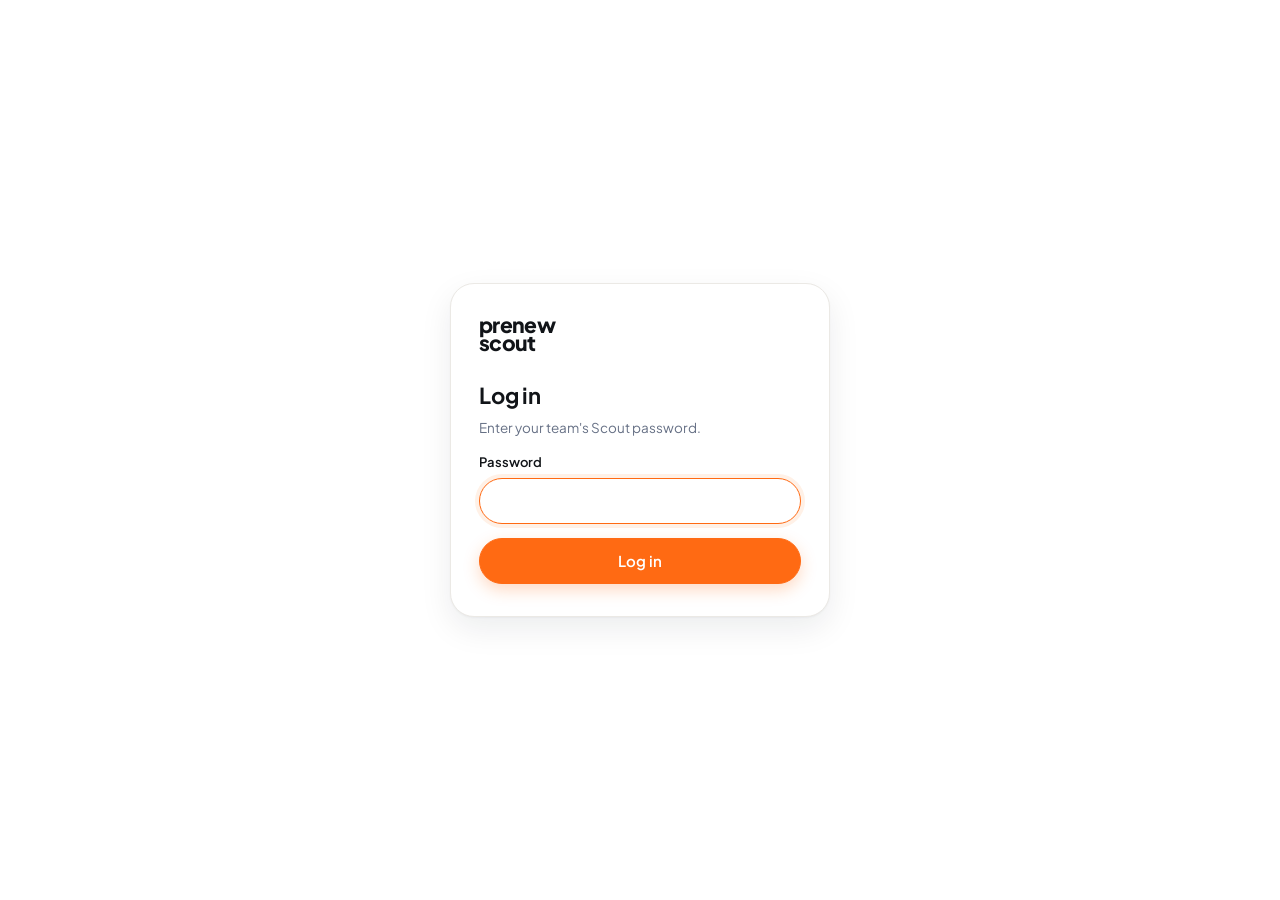
==== static/login.html @ 6c07472b "Log in with a team password; saved keys only go to their own address - SCOUT_PASSWORD in .env puts a" ====
<!doctype html>
<html lang="en" data-ui="modern">
<head>
  <meta charset="utf-8">
  <meta name="viewport" content="width=device-width, initial-scale=1">
  <title>Scout · Log in</title>
  <link rel="preconnect" href="https://fonts.googleapis.com">
  <link rel="preconnect" href="https://fonts.gstatic.com" crossorigin>
  <link href="https://fonts.googleapis.com/css2?family=Inter:wght@400;500;600;700;800&family=Plus+Jakarta+Sans:wght@400;500;600;700;800&display=swap" rel="stylesheet">
  <link rel="stylesheet" href="/static/app.css">
</head>
<body class="login-page">
  <form class="login-card" id="login-form">
    <span class="brand-name"><span class="brand-co">prenew </span>scout</span>
    <h1>Log in</h1>
    <p class="hint">Enter your team's Scout password.</p>
    <input type="text" name="username" value="Prenew Scout" autocomplete="username" hidden>
    <label class="login-field">Password
      <input type="password" id="password" name="password" autocomplete="current-password" required autofocus>
    </label>
    <button class="btn primary" type="submit" id="login-btn">Log in</button>
    <p class="login-error" id="login-error" role="alert" hidden></p>
  </form>
  <script>
    const form = document.getElementById("login-form");
    const error = document.getElementById("login-error");
    const button = document.getElementById("login-btn");
    form.addEventListener("submit", async (e) => {
      e.preventDefault();
      button.disabled = true;
      error.hidden = true;
      try {
        const r = await fetch("/api/login", {
          method: "POST",
          headers: { "Content-Type": "application/json" },
          body: JSON.stringify({ password: document.getElementById("password").value }),
        });
        if (r.ok) return location.replace("/");
        let message = "Wrong password";
        try { message = (await r.json()).detail || message; } catch { /* not JSON */ }
        error.textContent = message;
      } catch {
        error.textContent = "Can't reach Scout. Check your connection and try again.";
      }
      error.hidden = false;
      button.disabled = false;
      document.getElementById("password").select();
    });
  </script>
</body>
</html>
---- static/app.css ----
:root {
  --bg: #f6f5f1;
  --surface: #ffffff;
  --surface-2: #eeede8;
  --text: #16161a;
  --muted: #6c6c75;
  --line: #e3e1da;
  --accent: #ff4d2e;
  --accent-ink: #ffffff;
  --accent-soft: #fdece8;
  --good: #16a34a;
  --good-bg: #e6f5eb;
  --good-ink: #166534;
  --warn: #b7791f;
  --warn-bg: #fbf1dc;
  --warn-ink: #7c5300;
  --bad: #dc2626;
  --low-bg: #efefec;
  --sel: #eef3ff;
  --shadow: 0 1px 2px rgba(20, 20, 30, .05), 0 10px 28px rgba(20, 20, 30, .10);
  --yt: #ff0033;
  --ig: #d62976;
  --radius: 12px;
  --font-display: "Bangers", "Inter", system-ui, sans-serif;  /* comic/game titles; body text stays plain */
  --pop: 3px 3px 0 var(--text);  /* the comic-book offset shadow */
  --top: 56px;
  --viz-1: #2a78d6;    /* chart data (validated for light and dark surfaces) */
  --viz-muted: #8a8a93;
}

@media (prefers-color-scheme: dark) {
  :root {
    --bg: #111113;
    --surface: #19191c;
    --surface-2: #232327;
    --text: #efeff2;
    --muted: #a0a0aa;
    --line: #2e2e34;
    --accent-soft: #3a1d17;
    --good-bg: #16301f;
    --good-ink: #86efac;
    --warn-bg: #3a2c10;
    --warn-ink: #fcd34d;
    --low-bg: #2a2a2f;
    --sel: #1d2437;
    --shadow: 0 1px 2px rgba(0, 0, 0, .3), 0 10px 28px rgba(0, 0, 0, .45);
    --viz-1: #3987e5;
  }
}

* { box-sizing: border-box; }
html, body { margin: 0; }
body {
  font-family: "Inter", "Segoe UI", system-ui, -apple-system, sans-serif;
  background: var(--bg);
  color: var(--text);
  font-size: 14.5px;
  line-height: 1.5;
  -webkit-font-smoothing: antialiased;
}
button, input, select, textarea { font: inherit; color: inherit; }
a { color: inherit; }
[hidden] { display: none !important; }
.ico { width: 16px; height: 16px; flex: none; }
.muted { color: var(--muted); }
.small { font-size: 12.5px; }
.spacer { flex: 1; }
kbd {
  font-family: inherit; font-size: 11px; color: var(--muted); border: 1px solid var(--line); border-bottom-width: 2px;
  border-radius: 5px; padding: 0 5px; background: var(--surface);
}

/* ---------- Top bar ---------- */
.topbar { position: sticky; top: 0; z-index: 20; background: var(--surface); border-bottom: 1px solid var(--line); }
.topbar-inner { max-width: 1440px; margin: 0 auto; height: var(--top); display: flex; align-items: center; gap: 24px; padding: 0 24px; }
.brand { display: flex; align-items: center; gap: 10px; text-decoration: none; }
.brand-mark {
  width: 32px; height: 32px; border-radius: 9px; display: grid; place-items: center;
  background: var(--accent); color: #fff; font-family: var(--font-display); font-size: 22px;
  transform: rotate(-6deg); box-shadow: 2px 2px 0 var(--text); transition: transform .2s;
}
.brand:hover .brand-mark { transform: rotate(8deg) scale(1.08); }
.brand-name { font-family: var(--font-display); font-size: 27px; letter-spacing: 1.5px; line-height: 1; text-transform: uppercase; }
.brand-co { display: none; }  /* "prenew" shows only in the modern look */
.tabs { display: flex; gap: 2px; }
.tab {
  border: 0; background: none; padding: 7px 12px; border-radius: 8px; cursor: pointer;
  font-weight: 600; color: var(--muted); display: flex; align-items: center; gap: 6px;
}
.tab:hover, .tab.on { color: var(--text); background: var(--surface-2); }
.count {
  min-width: 18px; height: 18px; padding: 0 5px; border-radius: 9px; font-size: 11px; font-weight: 700;
  display: inline-grid; place-items: center; background: var(--text); color: var(--bg);
}
.company-menu { margin-left: auto; position: relative; }
.company-btn {
  display: flex; align-items: center; gap: 6px; border: 1px solid var(--line); background: var(--surface);
  padding: 6px 10px 6px 12px; border-radius: 8px; cursor: pointer; font-weight: 600;
}
.company-btn:hover { border-color: var(--muted); }
.menu {
  position: absolute; right: 0; top: calc(100% + 6px); min-width: 240px; padding: 5px; z-index: 50;
  background: var(--surface); border: 1px solid var(--line); border-radius: 10px; box-shadow: var(--shadow);
}
.menu button {
  width: 100%; text-align: left; border: 0; background: none; padding: 8px 10px; border-radius: 7px;
  cursor: pointer; display: flex; align-items: center; gap: 8px;
}
.menu button:hover { background: var(--surface-2); }
.menu .sep { height: 1px; background: var(--line); margin: 5px 4px; }
.menu .check-mark { margin-left: auto; color: var(--accent); font-weight: 700; }

.icon-btn {
  width: 34px; height: 34px; border-radius: 8px; border: 1px solid var(--line); background: var(--surface);
  display: grid; place-items: center; cursor: pointer; color: var(--muted); flex: none;
}
.icon-btn:hover:not(:disabled) { color: var(--text); border-color: var(--muted); }
.icon-btn:disabled { opacity: .35; cursor: default; }
.icon-btn.small { width: 28px; height: 28px; border-radius: 7px; }

.setup-warning {
  max-width: 1392px; margin: 14px auto 0; padding: 8px 10px 8px 14px; border-radius: 10px;
  background: var(--accent-soft); border: 1px solid var(--accent); font-size: 13.5px;
  width: calc(100% - 48px); display: flex; align-items: center; justify-content: space-between; gap: 12px;
}

/* ---------- Buttons, chips, inputs ---------- */
.btn {
  display: inline-flex; align-items: center; justify-content: center; gap: 6px; cursor: pointer;
  border: 1px solid var(--line); background: var(--surface); padding: 8px 14px; border-radius: 8px;
  font-weight: 600; text-decoration: none; white-space: nowrap; font-size: 13.5px;
}
.btn:hover:not(:disabled) { border-color: var(--muted); }
.btn:disabled { opacity: .55; cursor: not-allowed; }
.btn.primary {
  background: var(--accent); border-color: var(--text); color: var(--accent-ink); box-shadow: var(--pop);
  transition: transform .08s, box-shadow .08s;
}
.btn.primary:hover:not(:disabled) { transform: translate(-1px, -1px); box-shadow: 4px 4px 0 var(--text); }
.btn.primary:active:not(:disabled) { transform: translate(2px, 2px); box-shadow: 1px 1px 0 var(--text); }
.btn.dark { background: var(--text); border-color: var(--text); color: var(--bg); }
.btn.accent { border-color: var(--accent); color: var(--accent); }
.btn.accent .ico { color: var(--accent); }
.btn.link { border: 0; background: none; padding: 4px 2px; color: var(--muted); text-decoration: underline; font-weight: 500; }
.btn.link:hover { color: var(--text); }
.btn.small { padding: 5px 10px; font-size: 12.5px; border-radius: 7px; }
.btn.danger { color: var(--bad); }

.chips { display: flex; flex-wrap: wrap; gap: 6px; }
.chip {
  display: inline-flex; align-items: center; gap: 5px; border: 1px solid var(--line); background: var(--surface);
  height: 28px; padding: 0 11px; border-radius: 999px; cursor: pointer; font-size: 13px; font-weight: 500; white-space: nowrap;
}
.chip:hover { border-color: var(--muted); }
.chip.on { background: var(--text); color: var(--bg); border-color: var(--text); }
.chip:disabled { opacity: .45; cursor: not-allowed; }
.chip.ghost { border-style: dashed; color: var(--muted); background: none; }
.chip.ghost:hover { color: var(--text); border-color: var(--text); }
.chip .x-mark { opacity: .6; font-size: 14px; line-height: 1; }
.small-chip { height: 26px; padding: 0 10px; font-size: 12.5px; }
.chip-select {
  height: 28px; border: 1px dashed var(--line); border-radius: 999px; padding: 0 10px; background: none; color: var(--muted);
  font-size: 13px; cursor: pointer;
}
.chip-select:hover { color: var(--text); border-color: var(--text); }
#market-add { max-width: 140px; }
select { border: 1px solid var(--line); background: var(--surface); border-radius: 8px; padding: 6px 8px; cursor: pointer; }
/* The open list of a dropdown. Chrome paints it with the select's own colours, so a see-through select (the
   dashed "+ All markets" picker) showed light grey names on a white list in dark mode. */
select option { background-color: var(--surface); color: var(--text); }
input[type=range] { accent-color: var(--accent); width: 100%; }
.check { display: flex; align-items: center; gap: 7px; font-size: 13.5px; cursor: pointer; }
.check input { width: 15px; height: 15px; accent-color: var(--accent); }
.hint { font-size: 12.5px; color: var(--muted); display: flex; align-items: center; gap: 6px; margin: 0; }

.seg { display: inline-flex; border: 1px solid var(--line); border-radius: 8px; overflow: hidden; background: var(--surface); }
.seg button {
  border: 0; background: none; padding: 0 11px; height: 28px; cursor: pointer; font-size: 13px; font-weight: 500;
  display: inline-flex; align-items: center; gap: 5px; color: var(--muted);
}
.seg button + button { border-left: 1px solid var(--line); }
.seg button:hover { color: var(--text); }
.seg button.on { background: var(--text); color: var(--bg); }
.seg button .ico { width: 14px; height: 14px; }
.seg.small button { height: 26px; font-size: 12.5px; }

/* ---------- Page ---------- */
.page { max-width: 1440px; margin: 0 auto; padding: 20px 24px 60px; transition: margin .15s; }

.searchbox { display: flex; flex-direction: column; gap: 10px; }
.search-row { display: flex; gap: 10px; align-items: stretch; }
.search-wrap { flex: 1; position: relative; min-width: 0; }
.search {
  display: flex; align-items: center; gap: 10px; padding: 0 14px; height: 44px;
  background: var(--surface); border: 1px solid var(--line); border-radius: 10px;
  transition: border-color .15s, box-shadow .15s;
}
.search:focus-within { border-color: var(--text); box-shadow: 0 0 0 3px var(--surface-2); }
.search .ico { color: var(--muted); }
.search input { flex: 1; border: 0; outline: 0; background: none; font-size: 15px; min-width: 0; }
.search-row > .btn { height: 44px; padding: 0 20px; font-family: var(--font-display); font-size: 20px; font-weight: 400; letter-spacing: 1px; }
.understood { margin: -2px 0 0; font-size: 13px; display: flex; flex-wrap: wrap; align-items: center; gap: 4px 6px; }
.understood .dot-sep { color: var(--muted); }
.understood .thinking { display: inline-flex; align-items: center; gap: 6px; color: var(--muted); }

.recent {
  position: absolute; left: 0; right: 0; top: calc(100% + 4px); z-index: 45; padding: 5px;
  background: var(--surface); border: 1px solid var(--line); border-radius: 10px; box-shadow: var(--shadow);
}
.recent-head { font-size: 11.5px; font-weight: 600; color: var(--muted); padding: 4px 8px; text-transform: uppercase; letter-spacing: .04em; }
.recent button {
  width: 100%; border: 0; background: none; text-align: left; padding: 7px 8px; border-radius: 7px; cursor: pointer;
  display: flex; justify-content: space-between; gap: 12px;
}
.recent button:hover { background: var(--surface-2); }
.recent small { color: var(--muted); white-space: nowrap; }

/* Filter bar: one wrapping row */
.filterbar { display: flex; flex-wrap: wrap; align-items: center; gap: 8px 20px; }
.fgroup { display: flex; align-items: center; gap: 7px; min-width: 0; }
.fgroup.push { margin-left: auto; }
.flabel { font-size: 12px; font-weight: 600; color: var(--muted); }
.fbody { display: flex; flex-wrap: wrap; align-items: center; gap: 5px; }
.fgroup.attention .flabel { color: var(--accent); }
.fgroup.attention .fbody { animation: shake .4s; }
@keyframes shake { 25% { transform: translateX(-4px); } 75% { transform: translateX(4px); } }
.fbtn {
  height: 28px; display: inline-flex; align-items: center; gap: 5px; padding: 0 9px 0 11px; border-radius: 8px;
  border: 1px solid var(--line); background: var(--surface); cursor: pointer; font-size: 13px; font-weight: 500;
}
.fbtn:hover { border-color: var(--muted); }
.fbtn.on { border-color: var(--text); }
.fbtn .count { background: var(--accent); color: #fff; }

.pop-anchor { position: relative; display: inline-flex; }
.pop {
  position: absolute; left: 0; top: calc(100% + 6px); z-index: 40; min-width: 320px; padding: 14px;
  background: var(--surface); border: 1px solid var(--line); border-radius: 12px; box-shadow: var(--shadow);
  display: flex; flex-direction: column; gap: 10px;
}
.pop-right { left: auto; right: 0; }
.pop.wide { width: min(720px, calc(100vw - 32px)); display: grid; grid-template-columns: 1fr 1fr; gap: 16px 28px; }
.pop-foot { grid-column: 1 / -1; display: flex; justify-content: flex-end; border-top: 1px solid var(--line); padding-top: 8px; }
.pop-input {
  border: 1px solid var(--line); background: var(--bg); border-radius: 8px; padding: 7px 10px; outline: none; width: 100%;
}
.pop-input:focus { border-color: var(--text); }
#tag-pop { width: 360px; }
.adv-group { display: flex; flex-direction: column; gap: 12px; min-width: 0; }
.adv-group h5 { margin: 0; font-size: 13px; }
.adv-row { display: grid; grid-template-columns: 1fr 1fr; gap: 10px; }
.adv-field { display: flex; flex-direction: column; gap: 6px; min-width: 0; }
.adv-field select { width: 100%; }
.adv-group > .check { align-items: flex-start; }
.adv-group > .check input { margin-top: 2px; }
.adv-label { font-size: 12px; font-weight: 600; color: var(--muted); }
.adv-label b { color: var(--text); }
.toggles { display: grid; grid-template-columns: 1fr 1fr; gap: 6px; }

/* Size slider (log-ish stops from 0 to 5M+) */
.range { position: relative; height: 26px; }
.range-track {
  position: absolute; left: 9px; right: 9px; top: 50%; height: 4px; transform: translateY(-50%);
  background: var(--surface-2); border-radius: 2px;
}
.range-track i { position: absolute; top: 0; bottom: 0; background: var(--accent); border-radius: 2px; }
.range input[type=range] {
  position: absolute; inset: 0; width: 100%; height: 26px; margin: 0; background: none;
  pointer-events: none; -webkit-appearance: none; appearance: none;
}
.range input[type=range]::-webkit-slider-runnable-track { background: none; height: 26px; }
.range input[type=range]::-webkit-slider-thumb {
  pointer-events: auto; -webkit-appearance: none; appearance: none; width: 18px; height: 18px; margin-top: 4px;
  border-radius: 50%; background: var(--surface); border: 2px solid var(--text); cursor: grab;
}
.range input[type=range]::-moz-range-thumb {
  pointer-events: auto; width: 14px; height: 14px; border-radius: 50%; background: var(--surface);
  border: 2px solid var(--text); cursor: grab;
}
.range-scale { position: relative; height: 14px; margin: 0 9px; font-size: 11px; color: var(--muted); }
.range-scale span { position: absolute; transform: translateX(-50%); }
.range-scale span:nth-child(1) { left: 0; }
.range-scale span:nth-child(2) { left: 33.33%; }
.range-scale span:nth-child(3) { left: 58.33%; }
.range-scale span:nth-child(4) { left: 83.33%; }
.range-scale span:nth-child(5) { left: 100%; }

/* ---------- Search progress ---------- */
.job {
  margin-top: 16px; padding: 14px 16px; border-radius: 14px; background: var(--surface);
  border: 1.5px solid var(--text); box-shadow: 4px 4px 0 var(--text);
}
.job-top { display: flex; align-items: center; gap: 10px; flex-wrap: wrap; }
.job-top strong { font-size: 13.5px; }
.job-top .muted { font-size: 13px; }
.jdot { width: 8px; height: 8px; border-radius: 50%; background: var(--muted); }
.jdot.done { background: var(--good); }
.jdot.error { background: var(--bad); }
.bar { height: 4px; background: var(--surface-2); border-radius: 2px; overflow: hidden; margin: 10px 0 6px; }
.bar i { display: block; height: 100%; background: var(--accent); border-radius: 2px; transition: width .6s ease; }
.job details summary { cursor: pointer; font-size: 12.5px; color: var(--muted); }
.steps { list-style: none; margin: 8px 0 0; padding: 0; display: flex; flex-direction: column; gap: 4px; font-size: 12.5px; }
.steps li { display: flex; align-items: center; gap: 6px; color: var(--muted); }
.steps li em { font-style: normal; opacity: .85; }
.steps .dot { width: 7px; height: 7px; border-radius: 50%; background: var(--line); flex: none; }
.steps .running { color: var(--text); }
.steps .running .dot { background: var(--accent); animation: pulse 1s infinite; }
.steps .done .dot { background: var(--good); }
.steps .error .dot { background: var(--bad); }
.steps .error { color: var(--bad); }
.steps .skipped { opacity: .65; }
.err-line { color: var(--bad); margin: 8px 0 0; font-size: 13px; }
.spinner {
  display: inline-block; width: 14px; height: 14px; border-radius: 50%; border: 2px solid var(--surface-2);
  border-top-color: var(--accent); animation: spin .8s linear infinite; flex: none;
}
@keyframes spin { to { transform: rotate(360deg); } }
@keyframes pulse { 50% { opacity: .3; } }

/* ---------- Results ---------- */
.results-head { display: flex; align-items: center; gap: 12px; margin: 18px 0 10px; font-size: 13.5px; color: var(--muted); flex-wrap: wrap; }
.results-head > span:first-child { flex: 1; display: flex; align-items: center; gap: 6px; flex-wrap: wrap; }
.results-head b { color: var(--text); }
.sort { display: flex; align-items: center; gap: 6px; }
.downloads { display: inline-flex; gap: 6px; }

.table-wrap { overflow-x: auto; background: var(--surface); border: 1px solid var(--line); border-radius: var(--radius); }
table { width: 100%; border-collapse: collapse; font-size: 13.5px; }
th {
  text-align: left; font-size: 11.5px; letter-spacing: .02em; color: var(--muted); font-weight: 600;
  padding: 10px 12px; border-bottom: 1px solid var(--line); white-space: nowrap; background: var(--surface);
}
th .ico { width: 14px; height: 14px; vertical-align: -2px; }
td { padding: 10px 12px; border-bottom: 1px solid var(--line); vertical-align: middle; white-space: nowrap; }
tr:last-child td { border-bottom: 0; }
.list tbody tr { cursor: pointer; }
.list tbody tr:hover { background: var(--bg); }
.list tbody tr.sel { background: var(--sel); }
.list tbody tr.open { background: var(--accent-soft); }
.list tbody tr.cur td:first-child { box-shadow: inset 2px 0 0 var(--accent); }
.num { text-align: right; font-variant-numeric: tabular-nums; }
th.num { text-align: right; }
.c-sel { width: 34px; padding-right: 0; }
.c-sel input { width: 15px; height: 15px; accent-color: var(--accent); cursor: pointer; }
.c-who { width: 100%; max-width: 0; }
.c-icon { width: 34px; text-align: center; padding-left: 4px; padding-right: 4px; }
.c-mkt { color: var(--muted); font-size: 13px; }
.trend { font-size: 12px; margin-left: 4px; }
.legend {
  display: flex; flex-wrap: wrap; gap: 4px 18px; margin: -2px 0 10px; font-size: 12.5px; color: var(--muted);
}
.legend b { color: var(--text); font-weight: 600; }
.legend-ring { display: inline-flex; align-items: center; gap: 5px; }
.legend-ring .ring { --rs: 20px; --rw: 4; }
.legend-ring .ring b { display: none; }
.who { display: flex; align-items: center; gap: 10px; min-width: 0; }
.who-text { min-width: 0; flex: 1; }
.who-name { display: flex; align-items: center; gap: 6px; min-width: 0; }
.who-name b { font-weight: 600; overflow: hidden; text-overflow: ellipsis; }
.who-sum { color: var(--muted); font-size: 12.5px; overflow: hidden; text-overflow: ellipsis; margin-top: 1px; }
.av, .initials { width: 36px; height: 36px; border-radius: 50%; object-fit: cover; flex: none; background: var(--surface-2); }
.initials { display: inline-grid; place-items: center; color: #fff; font-weight: 700; font-size: 12px; }
.plat { display: inline-grid; place-items: center; flex: none; }
.plat .ico { width: 14px; height: 14px; }
.plat-youtube { color: var(--yt); }
.plat-instagram { color: var(--ig); }
.mail { color: var(--muted); display: inline-grid; }
.up { color: var(--good); }
.down { color: var(--bad); }

/* Score rings: the circle fills up to the score; green / amber / grey like the scores; dashed track = quick estimate */
.ring { --rs: 34px; --rw: 3.4; position: relative; display: inline-grid; place-items: center; width: var(--rs); height: var(--rs); flex: none; vertical-align: middle; }
.ring-sm { --rs: 42px; --rw: 3.2; }
.ring-lg { --rs: 68px; --rw: 3; }
.ring svg { position: absolute; inset: 0; width: 100%; height: 100%; transform: rotate(-90deg); overflow: visible; }
.ring-track { fill: none; stroke: var(--line); stroke-width: var(--rw); }
.ring-bar { fill: none; stroke: #a1a1aa; stroke-width: var(--rw); stroke-linecap: round; }
.ring-hi .ring-bar { stroke: var(--good); }
.ring-mid .ring-bar { stroke: var(--warn); }
.ring-lo .ring-bar { stroke: #a1a1aa; }
.ring.quick .ring-track { stroke: var(--quick-track, #c9c7c1); stroke-dasharray: 2 2.6; }
.ring.low { opacity: .7; }
.ring b { position: relative; font-weight: 800; font-size: calc(var(--rs) * .34); letter-spacing: -.02em; font-variant-numeric: tabular-nums; line-height: 1; }
.ring-lg b { font-size: 24px; }
.d-scores .ring-bar { animation: ring-in .8s ease-out; }
@keyframes ring-in { from { stroke-dasharray: 0 100; } }
.s-hi { background: var(--good-bg); color: var(--good-ink); }
.s-mid { background: var(--warn-bg); color: var(--warn-ink); }
.s-lo, .s-none { background: var(--low-bg); color: var(--muted); }

.tag {
  display: inline-flex; align-items: center; height: 18px; padding: 0 6px; border-radius: 5px; font-size: 11px;
  font-weight: 600; background: var(--surface-2); color: var(--muted); white-space: nowrap; flex: none;
}
.tag.partner { background: var(--good-bg); color: var(--good-ink); }
.tag.gem { background: #e8efff; color: #1d4ed8; }
.tag.deep { background: var(--text); color: var(--bg); }
@media (prefers-color-scheme: dark) { .tag.gem { background: #1e2a4a; color: #93b4ff; } }

.star { border: 0; background: none; cursor: pointer; color: var(--muted); display: inline-grid; place-items: center; padding: 3px; border-radius: 6px; }
.star:hover { color: var(--text); background: var(--surface-2); }
.star.on { color: var(--accent); }

/* Posters: the creator's image, Fit and Quality on it, a summary on hover */
.posters { display: grid; grid-template-columns: repeat(auto-fill, minmax(178px, 1fr)); gap: 26px 18px; }
.card { cursor: pointer; outline: none; min-width: 0; }
.cover {
  position: relative; aspect-ratio: 3 / 4; border-radius: var(--radius); overflow: hidden; background: var(--surface-2);
  box-shadow: 0 1px 2px rgba(0, 0, 0, .08); transition: transform .18s ease, box-shadow .18s ease;
}
.card:hover .cover, .card:focus-visible .cover, .card.cur .cover { transform: translateY(-4px) rotate(-.6deg); box-shadow: 5px 5px 0 var(--text); }
.card.open .cover { outline: 3px solid var(--accent); outline-offset: 2px; }
.cover img { width: 100%; height: 100%; object-fit: cover; display: block; }
.cover .initials, .d-cover .initials {
  width: 100%; height: 100%; border-radius: 0; font-family: var(--font-display); font-weight: 400; font-size: 56px;
  color: rgba(255, 255, 255, .92); letter-spacing: 2px;
}
.cover .plat, .d-cover .plat {
  position: absolute; top: 8px; left: 8px; width: 28px; height: 28px; border-radius: 8px; z-index: 2;
  display: grid; place-items: center; background: rgba(255, 255, 255, .94); box-shadow: 0 1px 3px rgba(0, 0, 0, .2);
}
.cover .plat .ico, .d-cover .plat .ico { width: 16px; height: 16px; }
.plat-tiktok { color: var(--text); }
.plat-twitch { color: #9146ff; }
.cover .plat-tiktok, .d-cover .plat-tiktok { color: #111; }  /* on the white chips over pictures */
.pills { position: absolute; top: 8px; right: 8px; z-index: 2; display: flex; flex-direction: column; align-items: flex-end; gap: 5px; }
.pill-score {
  display: inline-flex; align-items: center; gap: 6px; padding: 2px 10px 2px 2px; border-radius: 999px; color: #16161a;
  background: #fff; border: 1.5px solid #16161a; box-shadow: 2px 2px 0 #16161a;
}
.pill-score .ring { --rs: 30px; --rw: 3.6; }
.pill-score .ring-track { stroke: #e3e1da; }
.pill-score small { font-size: 9.5px; font-weight: 800; letter-spacing: .06em; text-transform: uppercase; }
.badges { position: absolute; bottom: 9px; right: 8px; z-index: 2; display: flex; gap: 5px; }
.badge {
  height: 26px; min-width: 26px; padding: 0 6px; border-radius: 13px; display: grid; place-items: center; border: 0;
  background: rgba(255, 255, 255, .94); color: #111; font-size: 13px; font-weight: 700; box-shadow: 0 1px 3px rgba(0, 0, 0, .2);
}
.badge.star { cursor: pointer; color: #6c6c75; }
.badge.star:hover { color: var(--accent); transform: scale(1.1); }
.badge.star.on { color: var(--accent); }
.badge .ico { width: 15px; height: 15px; }
.hover {
  position: absolute; inset: 0; z-index: 1; padding: 82px 12px 44px; color: #fff; display: flex; flex-direction: column;
  justify-content: flex-end; gap: 7px; opacity: 0; transition: opacity .18s ease;
  background: linear-gradient(to top, rgba(12, 12, 18, .96) 0%, rgba(12, 12, 18, .88) 55%, rgba(12, 12, 18, .35) 100%);
}
.card:hover .hover, .card:focus-visible .hover { opacity: 1; }
.hover p { margin: 0; font-size: 13px; line-height: 1.4; }
.hover p:first-child { display: -webkit-box; -webkit-line-clamp: 2; -webkit-box-orient: vertical; overflow: hidden; flex: none; }
.hover .games { font-size: 12px; font-weight: 600; opacity: .92; }
.hover .games .up { color: #4ade80; }
.hover .games .down { color: #f87171; }
.hover .more { font-size: 11.5px; font-weight: 700; opacity: .8; }
.meta { padding: 9px 2px 0; }
.meta h3 { margin: 0; font-size: 15px; font-weight: 800; white-space: nowrap; overflow: hidden; text-overflow: ellipsis; }
.meta p { margin: 2px 0 0; font-size: 12.5px; color: var(--muted); white-space: nowrap; overflow: hidden; text-overflow: ellipsis; }

.empty { text-align: center; padding: 48px 20px; background: var(--surface); border: 1px dashed var(--line); border-radius: var(--radius); }
.empty h2 { font-family: var(--font-display); font-weight: 400; font-size: 34px; letter-spacing: 1px; margin: 0 0 8px; }
.empty p { max-width: 520px; margin: 0 auto 16px; color: var(--muted); }

.pager { display: flex; justify-content: center; flex-wrap: wrap; gap: 4px; margin: 20px 0 8px; }
.pager button {
  min-width: 32px; height: 32px; padding: 0 10px; border-radius: 7px; border: 1px solid var(--line);
  background: var(--surface); cursor: pointer; font-weight: 600; font-size: 13px;
}
.pager button:hover:not(:disabled) { border-color: var(--text); }
.pager button.cur { background: var(--text); color: var(--bg); border-color: var(--text); }
.pager button:disabled { opacity: .4; cursor: default; }
.pager .gap { align-self: center; color: var(--muted); padding: 0 4px; }
.kbd-help { text-align: center; color: var(--muted); font-size: 12px; margin: 14px 0 0; }
.kbd-help kbd { margin: 0 1px; }

/* Bulk bar */
.bulkbar {
  position: fixed; left: 50%; bottom: 20px; transform: translateX(-50%); z-index: 35;
  display: flex; align-items: center; gap: 8px; padding: 8px 10px 8px 14px; border-radius: 12px;
  background: var(--surface); border: 1px solid var(--line); box-shadow: var(--shadow); font-size: 13.5px;
}
.bulkbar .menu-pop { top: auto; bottom: calc(100% + 8px); }

.menu-pop {
  position: absolute; top: calc(100% + 6px); left: 0; z-index: 60; min-width: 220px; padding: 5px;
  background: var(--surface); border: 1px solid var(--line); border-radius: 10px; box-shadow: var(--shadow);
  display: flex; flex-direction: column;
}
.menu-pop .menu-head { font-size: 12px; font-weight: 600; padding: 6px 8px; }
.menu-pop button { border: 0; background: none; text-align: left; padding: 7px 8px; border-radius: 7px; cursor: pointer; }
.menu-pop button:hover, .menu-pop button:focus { background: var(--surface-2); outline: none; }

/* ---------- Creator details (centered window) ---------- */
.dlg.dlg-detail { width: min(1040px, calc(100vw - 32px)); padding: 0; border: 2px solid var(--text); box-shadow: 8px 8px 0 var(--text); }
.d-grid { display: grid; grid-template-columns: 250px 1fr; gap: 0; }
.d-aside { position: sticky; top: 0; align-self: start; padding: 22px 0 22px 22px; display: flex; flex-direction: column; gap: 12px; }
.d-cover {
  position: relative; aspect-ratio: 3 / 4; border-radius: 14px; overflow: hidden; background: var(--surface-2);
  border: 2px solid var(--text); box-shadow: 5px 5px 0 var(--text); transform: rotate(-1.2deg);
}
.d-cover img { width: 100%; height: 100%; object-fit: cover; display: block; }
.d-actions { flex-direction: column; align-items: stretch; padding: 6px 0 0; }
.d-actions .btn { justify-content: center; }
.d-main { min-width: 0; }
.d-head {
  position: sticky; top: 0; z-index: 3; display: flex; align-items: flex-start; gap: 14px; padding: 22px 24px 12px;
  background: var(--surface); border-bottom: 1px solid var(--line);
}
.d-title { flex: 1; min-width: 0; }
.d-title h2 { margin: 0; font-family: var(--font-display); font-weight: 400; font-size: 34px; letter-spacing: 1px; line-height: 1.05; }
.d-sub { display: flex; flex-wrap: wrap; align-items: center; gap: 4px 12px; color: var(--muted); font-size: 13.5px; margin-top: 6px; }
.d-sub a { color: var(--text); }
.plat-inline { display: inline-grid; place-items: center; }
.plat-inline .ico { width: 15px; height: 15px; }
.plat-inline.plat-youtube { color: var(--yt); }
.d-badges { display: flex; flex-wrap: wrap; gap: 5px; margin-top: 8px; }
.d-badges:empty { display: none; }
.d-nav { display: flex; gap: 4px; }
.p-actions { position: relative; display: flex; align-items: center; flex-wrap: wrap; gap: 8px; }
.p-actions .menu-pop { top: calc(100% + 4px); }
.d-body { padding: 20px 24px 28px; display: flex; flex-direction: column; gap: 18px; }
.d-lead { margin: 0; font-size: 16px; line-height: 1.5; }
.deep-notes { display: grid; grid-template-columns: 76px 1fr; gap: 6px 12px; margin: -4px 0 0; font-size: 14px; }
.deep-notes dt { color: var(--muted); font-weight: 600; }
.deep-notes dd { margin: 0; }

.d-scores { display: grid; grid-template-columns: 1fr 1fr; gap: 12px; }
.scorecard { display: flex; align-items: center; gap: 14px; padding: 14px 16px; border: 1px solid var(--line); border-radius: 12px; }
.scorecard strong { display: block; font-family: var(--font-display); font-weight: 400; font-size: 22px; letter-spacing: .6px; line-height: 1.1; }
.scorecard small { color: var(--muted); font-size: 12.5px; line-height: 1.35; display: block; margin-top: 2px; }
.glance { display: grid; grid-template-columns: repeat(4, 1fr); border: 1px solid var(--line); border-radius: 12px; }
.glance > div { padding: 10px 14px; display: flex; flex-direction: column; gap: 2px; }
.glance > div + div { border-left: 1px solid var(--line); }
.glance > div > span { font-size: 12px; color: var(--muted); }
.glance b { font-size: 16px; font-variant-numeric: tabular-nums; }
.procon { display: grid; grid-template-columns: 1fr 1fr; gap: 12px; }
.procon > div { padding: 12px 14px; border-radius: 12px; background: var(--bg); }
.procon h5 { margin: 0 0 6px; font-size: 13px; }
.procon ul { margin: 0; padding: 0; list-style: none; display: flex; flex-direction: column; gap: 5px; }
.procon li { position: relative; padding-left: 18px; font-size: 13.5px; line-height: 1.4; }
.procon li::before { position: absolute; left: 0; font-weight: 700; }
.procon li.plus::before { content: "+"; color: var(--good); }
.procon li.minus::before { content: "−"; color: var(--bad); }
.procon li.unknown { color: var(--muted); }
.procon li.unknown::before { content: "?"; color: var(--muted); }

/* Hover explanations */
.tip {
  position: fixed; z-index: 1000; max-width: 340px; padding: 9px 11px; border-radius: 9px; pointer-events: none;
  background: #1c1c21; color: #f4f4f6; font-size: 12.5px; line-height: 1.4; box-shadow: 0 8px 24px rgba(0, 0, 0, .25);
  display: flex; flex-direction: column; gap: 3px;
}
.tip-head { font-weight: 700; margin-bottom: 1px; }
.tip-line { display: grid; grid-template-columns: 12px 1fr; gap: 4px; }
.tip-line:not(.plus):not(.minus):not(.unknown) { display: block; }
.tip-line > span { font-weight: 700; }
.tip-line.plus > span { color: #4ade80; }
.tip-line.minus > span { color: #f87171; }
.tip-line.unknown { color: #b4b4bd; }
[data-tip] { cursor: help; }
.list tbody tr [data-tip], .card [data-tip] { cursor: pointer; }
.contact-line { display: flex; flex-wrap: wrap; align-items: center; gap: 8px; font-size: 13.5px; }
.contact-line > .ico { color: var(--muted); }
.contact-line code { background: var(--surface-2); padding: 4px 8px; border-radius: 6px; font-size: 13px; }

.videos h5 { margin: 0 0 8px; font-size: 13px; }
.vids { display: grid; grid-template-columns: repeat(3, 1fr); gap: 10px; }
.vids-tiktok, .vids-instagram { grid-template-columns: repeat(6, 1fr); }
.vid {
  position: relative; display: block; padding: 0; border: 2px solid transparent; border-radius: 10px; overflow: hidden;
  background: var(--surface-2); cursor: pointer; aspect-ratio: 16 / 9; transition: transform .12s, border-color .12s;
}
.vids-tiktok .vid, .vids-instagram .vid { aspect-ratio: 3 / 4; }
.vid:hover { transform: translateY(-2px); border-color: var(--text); }
.vid.playing { border-color: var(--accent); }
.vid img { width: 100%; height: 100%; object-fit: cover; display: block; }
.vid-title { position: absolute; inset: 0; padding: 8px; font-size: 11.5px; color: var(--muted); overflow: hidden; text-align: left; }
.vid-play {
  position: absolute; left: 50%; top: 50%; transform: translate(-50%, -50%); width: 34px; height: 34px; border-radius: 50%;
  display: grid; place-items: center; background: rgba(0, 0, 0, .6); color: #fff; font-size: 13px; padding-left: 2px;
  opacity: .85; transition: opacity .12s, transform .12s;
}
.vid:hover .vid-play { opacity: 1; background: var(--accent); transform: translate(-50%, -50%) scale(1.1); }
.vid-meta {
  position: absolute; left: 0; right: 0; bottom: 0; padding: 16px 7px 5px; font-size: 11.5px; color: #fff; font-weight: 600;
  text-align: left; background: linear-gradient(to top, rgba(0, 0, 0, .8), transparent);
}
.player { margin-bottom: 10px; border: 2px solid var(--text); border-radius: 12px; overflow: hidden; background: #000; }
.player-frame { position: relative; width: 100%; aspect-ratio: 16 / 9; }
.player-tiktok .player-frame { aspect-ratio: auto; height: 580px; max-width: 340px; margin: 0 auto; }
.player iframe { position: absolute; inset: 0; width: 100%; height: 100%; border: 0; }
.player-bar { display: flex; align-items: center; gap: 8px; padding: 8px 10px; background: var(--surface); }
.player-title { flex: 1; min-width: 0; font-size: 13px; font-weight: 600; overflow: hidden; text-overflow: ellipsis; white-space: nowrap; }

.sections { display: flex; flex-direction: column; border: 1px solid var(--line); border-radius: 12px; overflow: hidden; }
.sec + .sec { border-top: 1px solid var(--line); }
.sec summary {
  list-style: none; cursor: pointer; display: flex; align-items: center; gap: 10px; padding: 13px 16px; user-select: none;
}
.sec summary::-webkit-details-marker { display: none; }
.sec summary:hover { background: var(--bg); }
.sec-title { font-weight: 600; font-size: 14px; }
.sec-hint { color: var(--muted); font-size: 12.5px; flex: 1; }
.sec summary .ico { color: var(--muted); transition: transform .15s; }
.sec[open] summary .ico { transform: rotate(180deg); }
.sec[open] summary { border-bottom: 1px solid var(--line); }
.sec-body { padding: 14px 16px 16px; display: flex; flex-direction: column; gap: 10px; }
.conf { margin: -6px 0 0; font-size: 12.5px; color: var(--muted); display: flex; flex-wrap: wrap; align-items: center; gap: 2px 6px; }
.conf b { color: var(--text); }
.dotc { width: 7px; height: 7px; border-radius: 50%; background: var(--muted); display: inline-block; }
.conf-high .dotc { background: var(--good); }
.conf-medium .dotc { background: var(--warn); }
.conf-low .dotc { background: var(--bad); }

.dim + .dim { margin-top: 10px; padding-top: 10px; border-top: 1px solid var(--line); }
.dim-head, .qpart { display: grid; grid-template-columns: 128px 1fr 28px; align-items: center; gap: 10px; font-size: 13px; }
.dim-head span { font-weight: 600; }
.dim-head b, .qpart b { text-align: right; font-variant-numeric: tabular-nums; }
.track { height: 6px; background: var(--surface-2); border-radius: 3px; overflow: hidden; }
.track i { display: block; height: 100%; border-radius: 3px; }
.track i.s-hi { background: var(--good); }
.track i.s-mid { background: var(--warn); }
.track i.s-lo, .track i.s-none { background: var(--muted); }
.claims { list-style: none; margin: 6px 0 0; padding: 0; display: flex; flex-direction: column; gap: 5px; }
.claims li { display: grid; grid-template-columns: 16px 1fr; gap: 6px; font-size: 13px; line-height: 1.4; }
.claims .sign { font-weight: 700; text-align: center; }
.claims .plus .sign { color: var(--good); }
.claims .minus .sign { color: var(--bad); }
.claims .unknown { color: var(--muted); }
.claims .unknown .sign { color: var(--muted); }
.cites { display: flex; flex-direction: column; gap: 1px; margin-top: 2px; }
.cites a {
  font-size: 12px; color: var(--muted); text-decoration: none; overflow: hidden; text-overflow: ellipsis; white-space: nowrap;
  max-width: 100%;
}
.cites a::before { content: "↳ "; }
.cites a:hover { color: var(--text); text-decoration: underline; }
.claims .pts { display: inline-block; margin-left: 4px; padding: 0 6px; border-radius: 999px; font-size: 11px; font-weight: 600;
  font-variant-numeric: tabular-nums; background: var(--surface-2); color: var(--muted); white-space: nowrap; }
.dim-basis { margin: 6px 0 0; }
.claims q { display: block; font-size: 12.5px; color: var(--muted); font-style: italic; margin-top: 2px; }
.qparts { display: flex; flex-direction: column; gap: 5px; margin-bottom: 8px; }
.signals { margin-top: 4px; }
.nums { display: grid; grid-template-columns: repeat(3, 1fr); gap: 8px; }
.nums > div { border: 1px solid var(--line); border-radius: 8px; padding: 8px 10px; }
.nums b { display: block; font-size: 15px; font-variant-numeric: tabular-nums; }
.nums > div > span { font-size: 11.5px; color: var(--muted); }
.also { display: flex; flex-wrap: wrap; gap: 6px; margin-top: 8px; }
.also a {
  display: inline-flex; align-items: center; gap: 6px; padding: 5px 9px; border-radius: 7px; font-size: 12.5px;
  border: 1px solid var(--line); text-decoration: none;
}
.also a:hover { border-color: var(--text); }
.postlist { list-style: none; margin: 0; padding: 0; display: flex; flex-direction: column; }
.postlist a {
  display: grid; grid-template-columns: 26px 1fr auto; gap: 8px; align-items: center; padding: 5px 0;
  border-bottom: 1px solid var(--line); text-decoration: none; font-size: 13px;
}
.postlist li:last-child a { border-bottom: 0; }
.postlist a:hover .ptitle { text-decoration: underline; }
.pref { font-size: 11px; color: var(--muted); font-variant-numeric: tabular-nums; }
.ptitle { overflow: hidden; text-overflow: ellipsis; white-space: nowrap; }
.pviews { color: var(--muted); font-size: 12px; font-variant-numeric: tabular-nums; }
.contact { display: flex; flex-wrap: wrap; gap: 6px; align-items: center; }
.contact code { background: var(--surface-2); padding: 4px 8px; border-radius: 6px; font-size: 12.5px; }
.pitch { border: 1px solid var(--line); border-radius: 10px; padding: 12px; background: var(--bg); display: flex; flex-direction: column; gap: 8px; }
.pitch .subject { font-weight: 600; }
.pitch textarea {
  width: 100%; min-height: 160px; border: 1px solid var(--line); border-radius: 8px; padding: 9px 11px;
  background: var(--surface); resize: vertical; line-height: 1.5;
}
.pitch .actions { display: flex; flex-wrap: wrap; gap: 6px; }
.via { font-size: 12px; color: var(--muted); margin: 0; }
.loading-line { display: flex; align-items: center; gap: 8px; color: var(--muted); font-size: 13.5px; padding: 4px 0; }

/* Company's usual size: note under the size chips, and the slider fades while the preset is on */
.size-note { flex-basis: 100%; margin: 2px 0 0; font-size: 12px; color: var(--muted); }
.range.off { opacity: .35; }
.usual-size { display: grid; grid-template-columns: auto 1fr auto 1fr; align-items: center; gap: 8px 10px; }
.usual-size label { display: inline-flex; align-items: center; gap: 6px; font-size: 13px; }
.usual-size input { border: 1px solid var(--line); background: var(--bg); border-radius: 8px; padding: 7px 10px; width: 100%; min-width: 0; }
html[data-ui="modern"] .usual-size input { border-radius: 14px; }

/* ---------- Creator name: a clear link to the stats window ---------- */
.cname {
  display: inline-flex; align-items: center; gap: 5px; max-width: 100%; min-width: 0; vertical-align: bottom;
  color: inherit; text-decoration: none; cursor: pointer;
}
.cname-t {
  overflow: hidden; text-overflow: ellipsis; white-space: nowrap;
  text-decoration: underline; text-decoration-thickness: 1.5px; text-underline-offset: .18em;
  text-decoration-color: color-mix(in srgb, currentColor 28%, transparent); transition: color .12s, text-decoration-color .12s;
}
.cname-ico { display: inline-grid; place-items: center; flex: none; color: var(--muted); opacity: .8; transition: color .12s, opacity .12s; }
.cname-ico .ico { width: .9em; height: .9em; min-width: 12px; min-height: 12px; }
.cname:hover .cname-t, .cname:focus-visible .cname-t { color: var(--accent); text-decoration-color: currentColor; }
.cname:hover .cname-ico, .cname:focus-visible .cname-ico { color: var(--accent); opacity: 1; }
.cname:focus-visible { outline: 2px solid var(--accent); outline-offset: 2px; border-radius: 4px; }
.d-title h2 .cname-t { text-decoration-thickness: 2px; }
.d-title h2 .cname-ico .ico { width: 22px; height: 22px; }

/* ---------- Creator stats (second window) ---------- */
.dlg.dlg-stats { width: min(940px, calc(100vw - 32px)); padding: 0; border: 2px solid var(--text); box-shadow: 8px 8px 0 var(--text); }
.s-head {
  position: sticky; top: 0; z-index: 3; display: flex; align-items: center; gap: 14px; padding: 18px 22px 14px;
  background: var(--surface); border-bottom: 1px solid var(--line);
}
.s-head .av, .s-head .initials { width: 48px; height: 48px; }
.s-title { flex: 1; min-width: 0; }
.s-title h2 { margin: 0; font-family: var(--font-display); font-weight: 400; font-size: 30px; letter-spacing: 1px; line-height: 1.05; }
.s-title h2 .muted { font-size: .7em; }
.s-title .d-sub { margin-top: 4px; }
.s-body { padding: 18px 22px 26px; display: flex; flex-direction: column; gap: 16px; }

.kpis { display: grid; grid-template-columns: repeat(6, 1fr); gap: 10px; }
.kpi { border: 1px solid var(--line); border-radius: 10px; padding: 10px 12px; display: flex; flex-direction: column; gap: 2px; min-width: 0; }
.kpi > span { font-size: 12px; font-weight: 600; color: var(--muted); }
.kpi b { font-size: 22px; font-weight: 800; letter-spacing: -.02em; line-height: 1.2; font-variant-numeric: tabular-nums; }
.kpi small { font-size: 11.5px; line-height: 1.35; color: var(--muted); }
.kpi b.long { font-size: 18px; white-space: nowrap; }

.s-card { border: 1px solid var(--line); border-radius: 12px; padding: 14px 16px; display: flex; flex-direction: column; gap: 10px; min-width: 0; }
.s-card-head { display: flex; flex-wrap: wrap; align-items: baseline; gap: 2px 10px; }
.s-card-head h4 { margin: 0; font-size: 14.5px; font-weight: 700; }
.s-card-head .muted { flex: 1; font-size: 12.5px; }
.legend-keys { display: inline-flex; gap: 14px; font-size: 12.5px; }
.legend-keys > span { display: inline-flex; align-items: center; gap: 6px; }
.key { width: 10px; height: 10px; border-radius: 3px; display: inline-block; }
.key-1 { background: var(--viz-1); }
.key-muted { background: var(--viz-muted); }

.chart-slot { min-width: 0; }
.chart { display: block; width: 100%; height: auto; overflow: visible; }
.chart .grid-line { stroke: var(--line); stroke-width: 1; shape-rendering: crispEdges; }
.chart .axis-text { fill: var(--muted); font-size: 11px; font-variant-numeric: tabular-nums; }
.chart .ref-line { stroke: var(--text); stroke-width: 1; stroke-dasharray: 4 3; opacity: .55; }
.chart .ref-text {
  fill: var(--text); font-size: 11.5px; font-weight: 600; paint-order: stroke; stroke: var(--surface); stroke-width: 4px; stroke-linejoin: round;
}
.chart .hit { fill: transparent; }
.chart .col { cursor: default; }
.chart .col:hover .hit { fill: var(--surface-2); }
.chart .bar-1 { fill: var(--viz-1); }
.chart .bar-muted { fill: var(--viz-muted); }

.s-grid2 { display: grid; grid-template-columns: 1fr 1fr; gap: 16px; }
.s-auth { display: flex; align-items: center; gap: 12px; }
.s-auth b { display: block; font-size: 14px; }
.s-auth small { display: block; font-size: 12.5px; line-height: 1.4; color: var(--muted); }
.meter-block { display: flex; flex-direction: column; gap: 7px; }
.meter-label { font-size: 13px; }
.meter-label b { font-variant-numeric: tabular-nums; }
.meter { position: relative; height: 10px; border-radius: 5px; background: var(--surface-2); }
.meter i { display: block; height: 100%; border-radius: 5px; background: var(--viz-1); }
.meter-mark { position: absolute; top: -4px; bottom: -4px; width: 2px; margin-left: -1px; border-radius: 1px; background: var(--text); }
.hbars { display: flex; flex-direction: column; gap: 6px; }
.hbars-title { font-size: 13px; font-weight: 600; }
.hbar { display: grid; grid-template-columns: 96px 1fr 40px; align-items: center; gap: 10px; font-size: 12.5px; }
.hbar > span { overflow: hidden; text-overflow: ellipsis; white-space: nowrap; }
.hbar b { text-align: right; font-variant-numeric: tabular-nums; }
.hbar-track { height: 8px; border-radius: 4px; overflow: hidden; background: var(--surface-2); }
.hbar-track i { display: block; height: 100%; border-radius: 4px; background: var(--viz-1); }
.s-list { list-style: none; margin: 0; padding: 0; display: flex; flex-direction: column; gap: 6px; font-size: 13.5px; }
.s-list li { position: relative; padding-left: 14px; }
.s-list li::before { content: "•"; position: absolute; left: 2px; color: var(--muted); }
.s-list b { font-variant-numeric: tabular-nums; }
.s-table { border: 1px solid var(--line); border-radius: 12px; overflow: hidden; }
.s-table .table-wrap { border: 0; border-radius: 0; }
.s-post a {
  display: inline-block; max-width: 380px; overflow: hidden; text-overflow: ellipsis; white-space: nowrap; vertical-align: bottom;
  text-decoration: none;
}
.s-post a:hover { text-decoration: underline; }

@media (max-width: 1000px) {
  .kpis { grid-template-columns: repeat(3, 1fr); }
}

/* ---------- Dialogs ---------- */
.dlg {
  border: 0; padding: 0; border-radius: 14px; background: var(--surface); color: var(--text);
  width: min(620px, calc(100vw - 32px)); max-height: calc(100vh - 48px); box-shadow: 0 30px 80px rgba(0, 0, 0, .3);
}
.dlg-wide { width: min(820px, calc(100vw - 32px)); }
.dlg::backdrop { background: rgba(10, 10, 16, .45); }
.dlg-head { display: flex; align-items: flex-start; gap: 12px; padding: 20px 22px 0; }
.dlg-head h2 { margin: 0; font-size: 18px; }
.dlg-head p { margin: 4px 0 0; color: var(--muted); font-size: 13.5px; }
.x {
  margin-left: auto; border: 0; background: var(--surface-2); width: 30px; height: 30px; border-radius: 8px;
  display: grid; place-items: center; cursor: pointer; flex: none;
}
.x:hover { background: var(--line); }
.dlg-body { padding: 16px 22px; display: flex; flex-direction: column; gap: 16px; }
.dlg-body.form-grid { display: grid; grid-template-columns: 1fr 1fr; gap: 14px 18px; }
.form-grid .span2 { grid-column: 1 / -1; }
.dlg-foot {
  display: flex; align-items: center; gap: 8px; padding: 14px 22px; border-top: 1px solid var(--line);
  position: sticky; bottom: 0; background: var(--surface);
}
.dlg-foot .spacer { flex: 1; }

.field { display: flex; flex-direction: column; gap: 6px; min-width: 0; }
.field > span { font-size: 13px; font-weight: 600; }
.field > small { color: var(--muted); font-size: 12px; margin-top: -2px; }
.field input[type=text], .field input[type=url], .field input[type=number], .field textarea, .field input[type=password] {
  border: 1px solid var(--line); background: var(--bg); border-radius: 8px; padding: 8px 10px; outline: none; width: 100%;
}
.field textarea { min-height: 60px; resize: vertical; line-height: 1.5; }
.field input:focus, .field textarea:focus { border-color: var(--text); }
.field .seg { align-self: flex-start; }
.field .seg button { height: 32px; padding: 0 14px; }
.opt { font-style: normal; font-weight: 500; color: var(--muted); font-size: 12px; margin-left: 4px; }
.chip-input {
  display: flex; flex-wrap: wrap; gap: 5px; padding: 5px; border: 1px solid var(--line); background: var(--bg);
  border-radius: 8px; cursor: text; min-height: 38px;
}
.chip-input:focus-within { border-color: var(--text); }
.chip-input input { flex: 1; min-width: 140px; border: 0; outline: 0; background: none; padding: 3px 4px; }
.tchip {
  display: inline-flex; align-items: center; gap: 3px; background: var(--surface); border: 1px solid var(--line);
  padding: 2px 3px 2px 9px; border-radius: 999px; font-size: 12.5px;
}
.tchip button { border: 0; background: none; cursor: pointer; font-size: 15px; line-height: 1; padding: 0 4px; color: var(--muted); }
.partners-box { display: flex; flex-direction: column; align-items: flex-start; gap: 8px; font-size: 13.5px; }
.partners-file, .partners-actions { display: flex; flex-wrap: wrap; align-items: center; gap: 8px; }
.recall { margin-top: 6px; padding: 10px 12px; border-radius: 8px; background: var(--bg); border: 1px solid var(--line); font-size: 13px; }
.recall p { margin: 0; line-height: 1.45; }
.recall > p ~ p { margin-top: 10px; padding-top: 10px; border-top: 1px solid var(--line); }
.recall ul { margin: 6px 0 0; padding-left: 18px; color: var(--muted); }
.recall a { color: var(--text); }
.liked-btn { align-self: flex-start; margin-top: 6px; }
/* Who is likely watching (creator window and stats window) */
.who-watch { display: flex; flex-direction: column; gap: 4px; padding: 10px 12px; border-radius: 10px; background: var(--bg); border: 1px solid var(--line); }
.who-row { display: flex; justify-content: space-between; gap: 10px; font-size: 13px; }
.who-row + .who-row, .who-watch q + .who-row { margin-top: 6px; }
.who-row > span { color: var(--muted); }
.who-row b { font-weight: 700; text-align: right; }
.who-row b.age-young { color: var(--bad); }
.who-row b.age-older { color: var(--good); }
.who-clues { margin: 0; padding-left: 16px; font-size: 12.5px; color: var(--muted); }
.who-watch q { display: block; font-size: 12.5px; color: var(--muted); font-style: italic; }
html[data-ui="modern"] .who-watch { border-radius: 16px; background: var(--tile); border-color: transparent; }
html[data-ui="modern"] .recall { border-radius: 16px; }

/* ---------- Settings ---------- */
.set-section { display: flex; flex-direction: column; gap: 12px; }
.set-section + .set-section { border-top: 1px solid var(--line); padding-top: 16px; }
.set-section h3 { margin: 0; font-size: 15px; }
.set-section .small { margin: -8px 0 0; font-size: 13px; }
.provider-grid { display: grid; grid-template-columns: repeat(3, 1fr); gap: 8px; }
.provider-card {
  text-align: left; border: 1px solid var(--line); background: var(--bg); border-radius: 10px; padding: 9px 11px;
  cursor: pointer; display: flex; flex-direction: column; gap: 1px;
}
.provider-card:hover { border-color: var(--muted); }
.provider-card.on { border-color: var(--text); box-shadow: 0 0 0 1px var(--text); background: var(--surface); }
.provider-card b { font-size: 14px; display: flex; align-items: center; gap: 6px; }
.provider-card small { font-size: 12px; color: var(--muted); }
.provider-card .ready { color: var(--good); font-size: 13px; }
.local-ai { display: flex; flex-direction: column; gap: 10px; }
.local-ai .hw { margin: 0; font-size: 13px; color: var(--muted); }
.local-ai .hw b { color: var(--text); }
.local-ai .rec { display: flex; align-items: center; gap: 12px; justify-content: space-between; padding: 10px 12px;
  border: 1px solid var(--line); border-radius: 10px; background: var(--bg); }
.local-ai .rec small { display: block; color: var(--muted); font-size: 12px; margin-top: 3px; }
.local-ai .pull small { color: var(--muted); font-size: 12px; }
.local-ai .pull .bar { height: 6px; }
.other-models summary { cursor: pointer; font-size: 13px; color: var(--muted); }
.other-models ul { list-style: none; padding: 0; margin: 8px 0 0; display: flex; flex-direction: column; gap: 6px; }
.other-models li { display: flex; justify-content: space-between; align-items: center; gap: 8px; font-size: 13px; }
.note { margin: 0; font-size: 12.5px; color: var(--muted); }
.note.bad { color: var(--bad); }
.note code { background: var(--surface-2); padding: 1px 6px; border-radius: 5px; }
.pill { display: inline-flex; align-items: center; gap: 5px; font-size: 12px; font-weight: 600; padding: 2px 9px; border-radius: 999px; background: var(--surface-2); }
.pill.partner { background: var(--good-bg); color: var(--good-ink); }
.ai-fields { display: flex; flex-direction: column; gap: 12px; padding: 12px; border-radius: 10px; background: var(--bg); border: 1px solid var(--line); }
.ai-fields .field input { background: var(--surface); }
.key-row { display: flex; gap: 8px; align-items: center; }
.key-row input { flex: 1; min-width: 0; }
.model-select { flex: 1; min-width: 0; padding: 8px 10px; border-radius: 8px; border: 1px solid var(--line); background: var(--surface); font-size: 14px; }
.test-row { display: flex; align-items: center; gap: 10px; flex-wrap: wrap; }
.test-msg { font-size: 13px; color: var(--muted); }
.test-msg:empty { display: none; }
.test-msg.ok { color: var(--good); font-weight: 600; }
.test-msg.bad { color: var(--bad); font-weight: 600; }
.small-link { align-self: flex-start; padding: 0; font-size: 12.5px; }
.field.needs-input > span { color: var(--accent); }
.field.needs-input input { border-color: var(--accent); box-shadow: 0 0 0 3px var(--accent-soft); }

/* ---------- Shortlist ---------- */
.shortlist-head { display: flex; align-items: flex-end; justify-content: space-between; gap: 16px; margin-bottom: 14px; }
.shortlist-head h1 { font-family: var(--font-display); font-weight: 400; font-size: 40px; letter-spacing: 1px; margin: 0; }
.shortlist-head p { margin: 4px 0 0; }

/* ---------- Toasts ---------- */
.toasts { position: fixed; bottom: 76px; left: 50%; transform: translateX(-50%); display: flex; flex-direction: column; gap: 8px; z-index: 100; }
.toast {
  background: var(--text); color: var(--bg); padding: 9px 14px; border-radius: 10px; font-weight: 600; font-size: 13.5px;
  box-shadow: var(--shadow); animation: rise .2s ease; display: flex; align-items: center; gap: 12px;
}
.toast button { border: 0; background: none; color: inherit; text-decoration: underline; cursor: pointer; font-weight: 700; padding: 0; }
.toast.err { background: #c62828; color: #fff; }
.toast.ok { background: var(--good); color: #fff; }
@keyframes rise { from { transform: translateY(10px); opacity: 0; } }

@media (max-width: 860px) {
  .topbar-inner { gap: 8px; padding: 0 12px; }
  .tab { padding: 6px 8px; }
  .company-btn { padding: 5px 8px; max-width: 120px; }
  #company-name { overflow: hidden; text-overflow: ellipsis; white-space: nowrap; }
  #view-mode { display: none; }
  .page { padding: 14px 14px 60px; }
  .search-row { flex-direction: column; }
  .search kbd, .kbd-help { display: none; }
  .fgroup.push { margin-left: 0; }
  .pop.wide { grid-template-columns: 1fr; position: fixed; left: 16px; right: 16px; top: 120px; width: auto; max-height: 70vh; overflow-y: auto; }
  .dlg-body.form-grid { grid-template-columns: 1fr; }
  .provider-grid { grid-template-columns: repeat(2, 1fr); }
  .key-row { flex-wrap: wrap; }
  .nums { grid-template-columns: repeat(2, 1fr); }
  .dlg.dlg-detail, .dlg.dlg-stats { width: 100vw; max-width: 100vw; max-height: 100vh; height: 100vh; border-radius: 0; margin: 0; border: 0; box-shadow: none; }
  .s-head, .s-body { padding-left: 16px; padding-right: 16px; }
  .s-title h2 { font-size: 24px; }
  .kpis { grid-template-columns: repeat(2, 1fr); gap: 8px; }
  .kpi b { font-size: 19px; }
  .s-grid2 { grid-template-columns: 1fr; }
  .s-card { padding: 12px; }
  .s-card-head .muted { order: 3; flex-basis: 100%; }
  .legend-keys { margin-left: auto; }
  .s-post a { max-width: 180px; }
  .d-grid { grid-template-columns: 1fr; }
  .d-aside { position: static; flex-direction: row; align-items: flex-start; padding: 16px 16px 0; }
  .d-cover { width: 110px; flex: none; }
  .d-actions { flex: 1; padding: 0; }
  .d-head, .d-body { padding-left: 16px; padding-right: 16px; }
  .d-title h2 { font-size: 28px; }
  .vids-tiktok, .vids-instagram { grid-template-columns: repeat(3, 1fr); }
  .vids { grid-template-columns: repeat(2, 1fr); }
  .brand-name { display: none; }
  .d-scores, .procon { grid-template-columns: 1fr; }
  .glance { grid-template-columns: repeat(2, 1fr); }
  .glance > div:nth-child(3) { border-left: 0; }
  .glance > div:nth-child(n+3) { border-top: 1px solid var(--line); }
  .legend { display: none; }
  .list th:nth-child(6), .list td:nth-child(6), .list th:nth-child(7), .list td:nth-child(7), .list th:nth-child(8), .list td:nth-child(8) { display: none; }
}


/* ======================================================================================================
   Modern look (html[data-ui="modern"]): clean and white, bold geometric type, orange pill buttons,
   big rounded images; follows the computer's dark mode. It is the only look: it builds on the base styles above.
   ====================================================================================================== */
html[data-ui="modern"] {
  color-scheme: light;
  --bg: #ffffff;
  --surface: #ffffff;
  --surface-2: #f5f5f3;
  --text: #111418;
  --muted: #667085;
  --line: #ebe9e5;
  --accent: #ff6a13;
  --accent-ink: #ffffff;
  --accent-soft: #fff1e7;
  --accent-ink-soft: #c2410c;
  --good: #16a34a;
  --good-bg: #e7f6ec;
  --good-ink: #14532d;
  --warn: #c2790b;
  --warn-bg: #fdf2dd;
  --warn-ink: #7a4a00;
  --bad: #dc2626;
  --low-bg: #f1f1ef;
  --sel: #fff6ef;
  --shadow: 0 1px 2px rgba(16, 24, 40, .04), 0 12px 32px rgba(16, 24, 40, .08);
  --radius: 20px;
  --font-display: "Plus Jakarta Sans", "Inter", system-ui, sans-serif;
  --pop: none;
  --top: 68px;
  --viz-1: #2a78d6;
  --tile: #f7f7f5;                          /* soft grey tiles (pros/cons, stats numbers) */
  --glass: rgba(255, 255, 255, .92);        /* see-through top bar */
  --chip: rgba(255, 255, 255, .95);         /* round chips sitting on creator pictures */
  --seg-on: #ffffff;                        /* the picked option in a switch */
  --gem-bg: #eef2ff;
  --gem-ink: #3730a3;
  --quick-track: #c9c7c1;
}
@media (prefers-color-scheme: dark) {
  html[data-ui="modern"] {
    color-scheme: dark;
    --bg: #111216;
    --surface: #18191e;
    --surface-2: #222329;
    --text: #f2f3f5;
    --muted: #9ea3ae;
    --line: #2c2e35;
    --accent-soft: #3a2113;
    --accent-ink-soft: #ffb27d;
    --good: #22c55e;
    --good-bg: #13301f;
    --good-ink: #86efac;
    --warn: #e3a33a;
    --warn-bg: #3a2c10;
    --warn-ink: #fcd34d;
    --bad: #f05252;
    --low-bg: #26272d;
    --sel: #2b1e15;
    --shadow: 0 1px 2px rgba(0, 0, 0, .35), 0 12px 32px rgba(0, 0, 0, .5);
    --viz-1: #3987e5;
    --tile: #1f2026;
    --glass: rgba(17, 18, 22, .88);
    --chip: rgba(24, 25, 30, .9);
    --seg-on: #33353d;
    --gem-bg: #1e2547;
    --gem-ink: #a5b4fc;
    --quick-track: #55565e;
  }
}
html[data-ui="modern"] body { font-family: "Plus Jakarta Sans", "Inter", system-ui, sans-serif; background: var(--bg); }

/* Top bar */
html[data-ui="modern"] .topbar { background: var(--glass); backdrop-filter: blur(10px); border-bottom-color: var(--line); }
/* Modern: no "S" mark, just the word mark "prenew" stacked over "scout", all lowercase */
html[data-ui="modern"] .brand-mark { display: none; }
html[data-ui="modern"] .brand-name {
  display: inline-flex; flex-direction: column; font-weight: 800; font-size: 21px; line-height: .84; letter-spacing: -.03em;
  text-transform: lowercase; white-space: nowrap;
}
html[data-ui="modern"] .brand-co { display: block; }
html[data-ui="modern"] .tab { border-radius: 999px; padding: 8px 14px; }
html[data-ui="modern"] .company-btn, html[data-ui="modern"] .icon-btn { border-radius: 999px; }
html[data-ui="modern"] .count { background: var(--accent); color: #fff; }
html[data-ui="modern"] .seg { border-radius: 999px; background: var(--surface-2); border-color: transparent; padding: 3px; gap: 2px; }
html[data-ui="modern"] .seg button { border-radius: 999px; border: 0; height: 28px; }
html[data-ui="modern"] .seg button + button { border-left: 0; }
html[data-ui="modern"] .seg button.on { background: var(--seg-on); color: var(--text); box-shadow: 0 1px 3px rgba(16, 24, 40, .12); }

/* Buttons, chips, inputs */
html[data-ui="modern"] .btn { border-radius: 999px; padding: 9px 18px; }
html[data-ui="modern"] .btn.small { padding: 6px 13px; }
html[data-ui="modern"] .btn.primary {
  background: var(--accent); border-color: var(--accent); color: #fff; box-shadow: 0 6px 16px rgba(255, 106, 19, .25);
  transform: none; transition: background .15s, box-shadow .15s;
}
html[data-ui="modern"] .btn.primary:hover:not(:disabled) { background: #f05a00; transform: none; box-shadow: 0 8px 20px rgba(255, 106, 19, .32); }
html[data-ui="modern"] .btn.primary:active:not(:disabled) { transform: none; box-shadow: 0 3px 8px rgba(255, 106, 19, .25); }
html[data-ui="modern"] .btn.accent { border-color: var(--accent); color: var(--accent-ink-soft); background: var(--accent-soft); }
html[data-ui="modern"] .btn.dark { background: var(--text); border-color: var(--text); color: var(--bg); }
html[data-ui="modern"] .chip.on { background: var(--accent-soft); color: var(--accent-ink-soft); border-color: transparent; font-weight: 600; }
html[data-ui="modern"] .chip.ghost, html[data-ui="modern"] .chip-select { border-color: var(--line); }
html[data-ui="modern"] .fbtn { border-radius: 999px; padding: 0 12px 0 14px; }
html[data-ui="modern"] .fbtn.on { border-color: var(--accent); color: var(--accent-ink-soft); }
html[data-ui="modern"] select { border-radius: 999px; padding: 7px 12px; }
html[data-ui="modern"] .chip-select { padding: 0 12px; }
html[data-ui="modern"] .pop, html[data-ui="modern"] .menu, html[data-ui="modern"] .menu-pop, html[data-ui="modern"] .recent { border-radius: 18px; }
html[data-ui="modern"] .setup-warning { border: 0; background: var(--accent-soft); border-radius: 16px; }

/* Search */
html[data-ui="modern"] .page { padding-top: 28px; }
html[data-ui="modern"] .search { height: 54px; border-radius: 999px; background: var(--surface-2); border-color: transparent; padding: 0 20px; }
html[data-ui="modern"] .search:focus-within { background: var(--surface); border-color: var(--accent); box-shadow: 0 0 0 4px var(--accent-soft); }
html[data-ui="modern"] .search-row > .btn {
  height: 54px; padding: 0 26px; font-family: var(--font-display); font-size: 15px; font-weight: 700; letter-spacing: 0;
}
html[data-ui="modern"] .job { border: 1px solid var(--line); box-shadow: var(--shadow); border-radius: 20px; }
html[data-ui="modern"] .table-wrap { border-radius: 20px; }
html[data-ui="modern"] .empty { border-radius: 24px; border-style: solid; border-color: var(--line); }
html[data-ui="modern"] .empty h2 { font-weight: 800; font-size: 28px; letter-spacing: -.03em; }
html[data-ui="modern"] .shortlist-head h1 { font-weight: 800; font-size: 38px; letter-spacing: -.035em; }
html[data-ui="modern"] .tag.gem { background: var(--gem-bg); color: var(--gem-ink); }

/* Creator cards: a big rounded image, the text and scores below (like an article card) */
/* 7 creators a row on a laptop-wide window */
html[data-ui="modern"] .posters { grid-template-columns: repeat(auto-fill, minmax(172px, 1fr)); gap: 30px 18px; }
.mcard { display: flex; flex-direction: column; gap: 10px; }
.mcard-img { position: relative; aspect-ratio: 4 / 5; border-radius: 20px; overflow: hidden; background: var(--surface-2); }
.mcard-img img { width: 100%; height: 100%; object-fit: cover; display: block; transition: transform .35s ease; }
.mcard:hover .mcard-img img { transform: scale(1.04); }
.mcard.cur .mcard-img, .mcard.open .mcard-img { box-shadow: 0 0 0 3px var(--accent); }
.mcard-img .initials { width: 100%; height: 100%; border-radius: 0; font-family: var(--font-display); font-weight: 800; font-size: 42px; letter-spacing: -.02em; }
.mplat, .mstar {
  position: absolute; top: 10px; width: 32px; height: 32px; border-radius: 50%; display: grid; place-items: center;
  background: var(--chip); box-shadow: 0 2px 8px rgba(16, 24, 40, .12); border: 0;
}
.mplat { left: 10px; }
.mplat.plat-tiktok { color: var(--text); }
.mstar { right: 10px; cursor: pointer; color: var(--muted); transition: transform .15s, color .15s; }
.mstar:hover { color: var(--accent); transform: scale(1.08); }
.mstar.on { color: var(--accent); }
.mcard-body { display: flex; flex-direction: column; gap: 4px; padding: 0 2px; min-width: 0; }
/* Fit and Quality rings sit on the image, stacked in the bottom-left corner */
.mscores { position: absolute; left: 10px; bottom: 10px; z-index: 1; display: flex; flex-direction: column; align-items: flex-start; gap: 5px; }
.mscore {
  display: inline-flex; align-items: center; gap: 7px; padding: 3px 11px 3px 3px; border-radius: 999px;
  background: var(--chip); backdrop-filter: blur(6px); box-shadow: 0 2px 10px rgba(16, 24, 40, .18);
}
.mscore .ring { --rs: 34px; --rw: 3.4; }
.mscore > span:last-child { display: flex; flex-direction: column; line-height: 1.15; }
.mscore b { font-size: 12px; font-weight: 700; }
.mpills { display: flex; flex-wrap: wrap; gap: 6px; }
.mpill {
  display: inline-flex; align-items: center; gap: 4px; height: 24px; padding: 0 10px; border-radius: 999px;
  font-size: 12px; font-weight: 600; background: var(--surface-2); color: var(--text); border: 1.5px solid transparent;
}
.mpill b { font-weight: 800; }
.mpill.gem { background: var(--gem-bg); color: var(--gem-ink); }
.mpill.partner { background: var(--good-bg); color: var(--good-ink); }
.mcard h3 { margin: 2px 0 0; font-size: 16px; font-weight: 800; letter-spacing: -.02em; line-height: 1.25; overflow: hidden; text-overflow: ellipsis; white-space: nowrap; }
.mmeta { margin: 0; color: var(--muted); font-size: 12.5px; overflow: hidden; text-overflow: ellipsis; white-space: nowrap; }
.mviews { margin: 0; font-size: 12.5px; font-weight: 600; }
.msum { margin: 0; color: var(--muted); font-size: 12.5px; line-height: 1.4; display: -webkit-box; -webkit-line-clamp: 2; -webkit-box-orient: vertical; overflow: hidden; }

/* Creator window */
html[data-ui="modern"] .dlg { border-radius: 28px; }
html[data-ui="modern"] .dlg.dlg-detail, html[data-ui="modern"] .dlg.dlg-stats { border: 0; box-shadow: 0 30px 80px rgba(16, 24, 40, .25); }
html[data-ui="modern"] .dlg::backdrop { background: rgba(17, 20, 24, .45); backdrop-filter: blur(4px); }
html[data-ui="modern"] .d-grid { grid-template-columns: 300px 1fr; }
html[data-ui="modern"] .d-aside { padding: 28px 0 28px 28px; gap: 16px; }
html[data-ui="modern"] .d-cover { border: 0; box-shadow: none; transform: none; border-radius: 24px; aspect-ratio: 4 / 5; }
html[data-ui="modern"] .d-cover .plat { border-radius: 50%; width: 34px; height: 34px; top: 12px; left: 12px; background: var(--chip); border: 0; }
html[data-ui="modern"] .d-cover .plat-tiktok { color: var(--text); }
html[data-ui="modern"] .d-head { padding: 28px 28px 14px; }
html[data-ui="modern"] .d-title h2 { font-weight: 800; font-size: 34px; letter-spacing: -.035em; line-height: 1.1; }
html[data-ui="modern"] .d-body { padding: 22px 28px 32px; }
html[data-ui="modern"] .d-lead { font-size: 17px; }
html[data-ui="modern"] .scorecard { border-radius: 20px; }
html[data-ui="modern"] .scorecard strong { font-family: var(--font-display); font-weight: 800; font-size: 17px; letter-spacing: -.02em; }
html[data-ui="modern"] .glance, html[data-ui="modern"] .sections { border-radius: 20px; }
html[data-ui="modern"] .procon > div { border-radius: 20px; background: var(--tile); }
html[data-ui="modern"] .vid { border-radius: 16px; border: 0; }
html[data-ui="modern"] .vid:hover { transform: translateY(-2px); box-shadow: var(--shadow); }
html[data-ui="modern"] .vid.playing { box-shadow: 0 0 0 3px var(--accent); }
html[data-ui="modern"] .vid:hover .vid-play { background: var(--accent); }
html[data-ui="modern"] .player { border: 0; border-radius: 20px; box-shadow: var(--shadow); }
html[data-ui="modern"] .s-head { padding: 22px 28px 16px; }
html[data-ui="modern"] .s-title h2 { font-weight: 800; font-size: 28px; letter-spacing: -.03em; line-height: 1.15; }
html[data-ui="modern"] .s-body { padding: 22px 28px 30px; gap: 18px; }
html[data-ui="modern"] .kpi { border: 0; border-radius: 18px; background: var(--tile); padding: 12px 14px; }
html[data-ui="modern"] .s-card, html[data-ui="modern"] .s-table { border-radius: 20px; }
html[data-ui="modern"] .s-card { padding: 16px 18px; }
html[data-ui="modern"] .cname-t { text-decoration-color: color-mix(in srgb, currentColor 22%, transparent); }
html[data-ui="modern"] .field input[type=text], html[data-ui="modern"] .field input[type=url], html[data-ui="modern"] .field input[type=number],
html[data-ui="modern"] .field textarea, html[data-ui="modern"] .field input[type=password], html[data-ui="modern"] .chip-input { border-radius: 14px; }

@media (max-width: 860px) {
  html[data-ui="modern"] .posters { grid-template-columns: repeat(2, 1fr); gap: 26px 12px; }
  html[data-ui="modern"] .mcard h3 { font-size: 16px; }
  html[data-ui="modern"] .msum { display: none; }
  html[data-ui="modern"] .mcard-img { border-radius: 18px; }
  .mscores { left: 8px; bottom: 8px; gap: 5px; }
  .mscore { padding-right: 10px; gap: 6px; }
  .mscore .ring { --rs: 32px; }
  html[data-ui="modern"] .d-grid { grid-template-columns: 1fr; }
  html[data-ui="modern"] .d-aside { padding: 16px 16px 0; }
  html[data-ui="modern"] .d-cover { width: 120px; }
  html[data-ui="modern"] .d-head, html[data-ui="modern"] .d-body { padding-left: 16px; padding-right: 16px; }
  html[data-ui="modern"] .d-title h2 { font-size: 26px; }
  html[data-ui="modern"] .dlg.dlg-detail, html[data-ui="modern"] .dlg.dlg-stats { border-radius: 0; }
  html[data-ui="modern"] .s-head, html[data-ui="modern"] .s-body { padding-left: 16px; padding-right: 16px; }
  html[data-ui="modern"] .s-title h2 { font-size: 22px; }
  html[data-ui="modern"] .tab { padding: 6px 9px; }
  html[data-ui="modern"] .company-btn { padding: 5px 9px; }
  html[data-ui="modern"] .brand-name { display: inline-flex; font-size: 17px; }
}
/* Phones: the word mark, tabs, company and settings do not fit in one row, so the tabs move to a second row */
@media (max-width: 560px) {
  html[data-ui="modern"] .topbar-inner { flex-wrap: wrap; height: auto; padding: 10px 12px 8px; row-gap: 8px; }
  html[data-ui="modern"] .tabs { order: 5; width: 100%; }
  html[data-ui="modern"] .tabs .tab { flex: 1; justify-content: center; text-align: center; }
}

/* Login (static/login.html): one card in the middle of the screen */
.login-page { min-height: 100vh; display: grid; place-items: center; padding: 24px 16px; }
.login-card {
  width: min(380px, 100%); display: flex; flex-direction: column; gap: 14px; padding: 32px 28px;
  background: var(--surface); border: 1px solid var(--line); border-radius: 24px; box-shadow: var(--shadow);
}
.login-card h1 { margin: 14px 0 0; font-size: 22px; letter-spacing: -.01em; }
.login-card .hint { margin-top: -8px; font-size: 13.5px; }
.login-field { display: flex; flex-direction: column; gap: 6px; font-size: 13px; font-weight: 600; }
.login-field input {
  height: 46px; padding: 0 16px; border: 1px solid var(--line); border-radius: 999px; background: var(--surface-2);
  color: var(--text); font: inherit; font-size: 15px; font-weight: 400;
}
.login-field input:focus { outline: none; border-color: var(--accent); background: var(--surface); box-shadow: 0 0 0 4px var(--accent-soft); }
.login-card .btn { height: 46px; font-size: 15px; }
.login-error { margin: 0; color: var(--bad); font-size: 13.5px; }
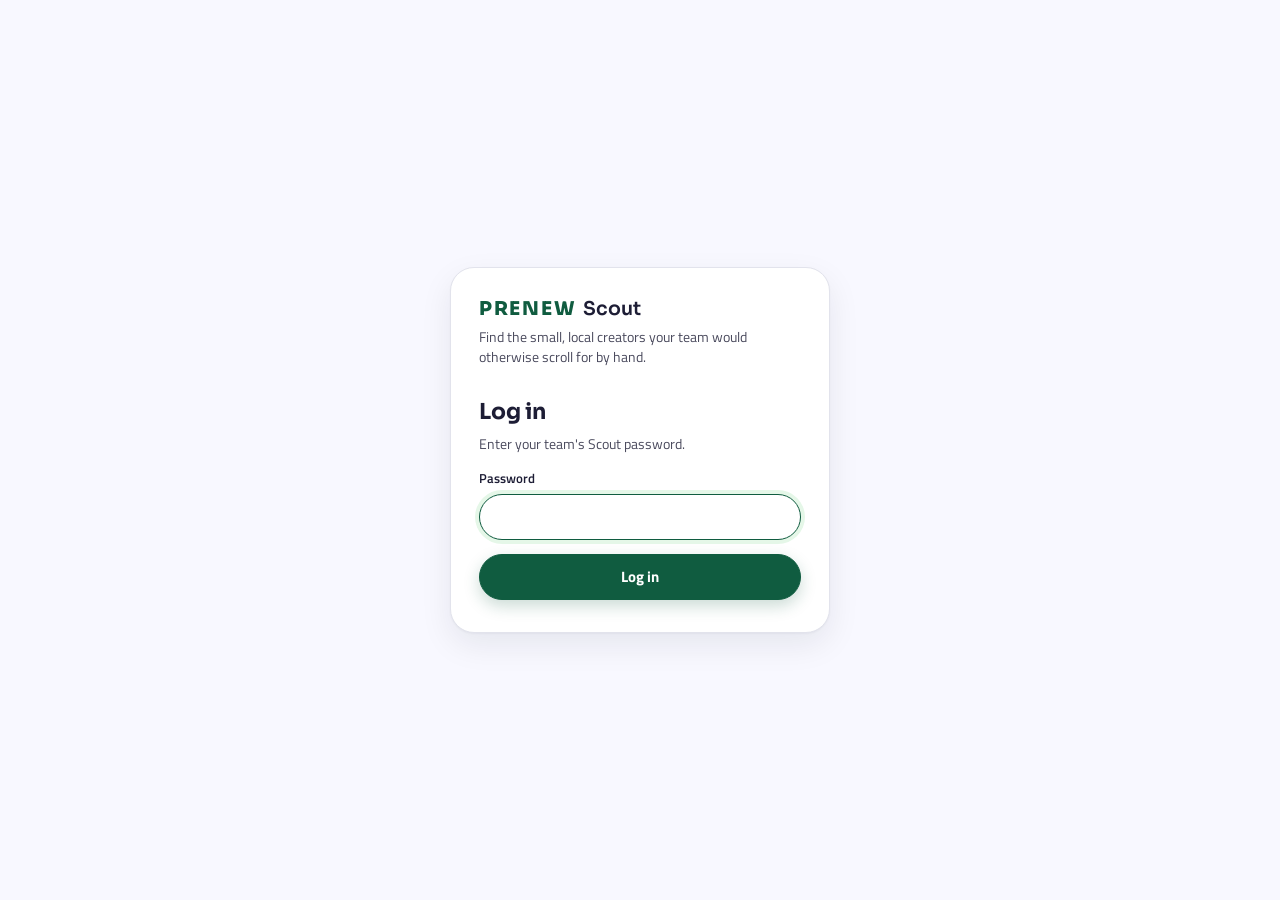
==== commit be6b24ef: "Prenew's brand, a light theme with a switch, and proof on the landing page Polish for judges and pro" ====
--- a/static/login.html
+++ b/static/login.html
@@ -3,15 +3,28 @@
 <head>
   <meta charset="utf-8">
   <meta name="viewport" content="width=device-width, initial-scale=1">
-  <title>Scout · Log in</title>
+  <title>Prenew Scout · Log in</title>
+  <meta name="description" content="Find the small, local creators your team would otherwise scroll for by hand, scored with the evidence behind every number.">
+  <meta name="theme-color" content="#105c40">
+  <meta property="og:title" content="Prenew Scout">
+  <meta property="og:description" content="Find the small, local creators your team would otherwise scroll for by hand, scored with the evidence behind every number.">
+  <meta property="og:image" content="/static/og.png">
+  <meta property="og:type" content="website">
+  <meta name="twitter:card" content="summary_large_image">
+  <link rel="icon" href="/static/favicon.svg" type="image/svg+xml">
+  <script>
+    try { document.documentElement.dataset.theme = localStorage.getItem("scout.theme") === "dark" ? "dark" : "light"; }
+    catch { document.documentElement.dataset.theme = "light"; }
+  </script>
   <link rel="preconnect" href="https://fonts.googleapis.com">
   <link rel="preconnect" href="https://fonts.gstatic.com" crossorigin>
-  <link href="https://fonts.googleapis.com/css2?family=Inter:wght@400;500;600;700;800&family=Plus+Jakarta+Sans:wght@400;500;600;700;800&display=swap" rel="stylesheet">
+  <link href="https://fonts.googleapis.com/css2?family=Sora:wght@500;600;700;800&family=Titillium+Web:wght@400;600;700&display=swap" rel="stylesheet">
   <link rel="stylesheet" href="/static/app.css">
 </head>
 <body class="login-page">
   <form class="login-card" id="login-form">
-    <span class="brand-name"><span class="brand-co">prenew </span>scout</span>
+    <span class="brand-name"><span class="brand-co">prenew </span>Scout</span>
+    <p class="login-tag">Find the small, local creators your team would otherwise scroll for by hand.</p>
     <h1>Log in</h1>
     <p class="hint">Enter your team's Scout password.</p>
     <input type="text" name="username" value="Prenew Scout" autocomplete="username" hidden>
--- a/static/app.css
+++ b/static/app.css
@@ -28,24 +28,23 @@
   --viz-muted: #8a8a93;
 }
 
-@media (prefers-color-scheme: dark) {
-  :root {
-    --bg: #111113;
-    --surface: #19191c;
-    --surface-2: #232327;
-    --text: #efeff2;
-    --muted: #a0a0aa;
-    --line: #2e2e34;
-    --accent-soft: #3a1d17;
-    --good-bg: #16301f;
-    --good-ink: #86efac;
-    --warn-bg: #3a2c10;
-    --warn-ink: #fcd34d;
-    --low-bg: #2a2a2f;
-    --sel: #1d2437;
-    --shadow: 0 1px 2px rgba(0, 0, 0, .3), 0 10px 28px rgba(0, 0, 0, .45);
-    --viz-1: #3987e5;
-  }
+/* Dark only when chosen with the theme switch (html[data-theme="dark"]); light projects better, so it's the default */
+:root[data-theme="dark"] {
+  --bg: #111113;
+  --surface: #19191c;
+  --surface-2: #232327;
+  --text: #efeff2;
+  --muted: #a0a0aa;
+  --line: #2e2e34;
+  --accent-soft: #3a1d17;
+  --good-bg: #16301f;
+  --good-ink: #86efac;
+  --warn-bg: #3a2c10;
+  --warn-ink: #fcd34d;
+  --low-bg: #2a2a2f;
+  --sel: #1d2437;
+  --shadow: 0 1px 2px rgba(0, 0, 0, .3), 0 10px 28px rgba(0, 0, 0, .45);
+  --viz-1: #3987e5;
 }
 
 * { box-sizing: border-box; }
@@ -395,7 +394,7 @@
 .tag.partner { background: var(--good-bg); color: var(--good-ink); }
 .tag.gem { background: #e8efff; color: #1d4ed8; }
 .tag.deep { background: var(--text); color: var(--bg); }
-@media (prefers-color-scheme: dark) { .tag.gem { background: #1e2a4a; color: #93b4ff; } }
+:root[data-theme="dark"] .tag.gem { background: #1e2a4a; color: #93b4ff; }
 
 .star { border: 0; background: none; cursor: pointer; color: var(--muted); display: inline-grid; place-items: center; padding: 3px; border-radius: 6px; }
 .star:hover { color: var(--text); background: var(--surface-2); }
@@ -669,6 +668,13 @@
   background: var(--surface); resize: vertical; line-height: 1.5;
 }
 .pitch .actions { display: flex; flex-wrap: wrap; gap: 6px; }
+.pitch .dm { display: flex; flex-direction: column; gap: 8px; margin-top: 6px; padding-top: 10px; border-top: 1px dashed var(--line); }
+.pitch .dm textarea { min-height: 76px; }
+.pitch-idea { margin: 2px 0 0; }
+.numbers-age { margin: 10px 0 0; }
+.numbers-age .btn.link { padding: 0; font-size: inherit; }
+.list-actions { display: flex; flex-wrap: wrap; align-items: center; gap: 8px; margin: 0 0 12px; }
+.drafted { display: inline-flex; align-items: center; gap: 5px; font-size: 12.5px; font-weight: 600; color: var(--good-ink); white-space: nowrap; }
 .via { font-size: 12px; color: var(--muted); margin: 0; }
 .loading-line { display: flex; align-items: center; gap: 8px; color: var(--muted); font-size: 13.5px; padding: 4px 0; }
 
@@ -947,8 +953,9 @@
 
 
 /* ======================================================================================================
-   Modern look (html[data-ui="modern"]): clean and white, bold geometric type, orange pill buttons,
-   big rounded images; follows the computer's dark mode. It is the only look: it builds on the base styles above.
+   Modern look (html[data-ui="modern"]): clean and white, bold geometric type, pill buttons, big rounded images;
+   dark with the theme switch. It is the only look: it builds on the base styles above. Prenew's own colours and
+   type are layered on top at the end of this file.
    ====================================================================================================== */
 html[data-ui="modern"] {
   color-scheme: light;
@@ -985,8 +992,7 @@
   --gem-ink: #3730a3;
   --quick-track: #c9c7c1;
 }
-@media (prefers-color-scheme: dark) {
-  html[data-ui="modern"] {
+html[data-ui="modern"][data-theme="dark"] {
     color-scheme: dark;
     --bg: #111216;
     --surface: #18191e;
@@ -1014,7 +1020,6 @@
     --gem-bg: #1e2547;
     --gem-ink: #a5b4fc;
     --quick-track: #55565e;
-  }
 }
 html[data-ui="modern"] body { font-family: "Plus Jakarta Sans", "Inter", system-ui, sans-serif; background: var(--bg); }
 
@@ -1185,3 +1190,177 @@
 .login-field input:focus { outline: none; border-color: var(--accent); background: var(--surface); box-shadow: 0 0 0 4px var(--accent-soft); }
 .login-card .btn { height: 46px; font-size: 15px; }
 .login-error { margin: 0; color: var(--bad); font-size: 13.5px; }
+
+/* ======================================================================================================
+   Prenew brand (colours and type from prenew.com): a forest-green top bar with the PRENEW word mark, green
+   actions (mint in dark mode), Sora headlines and Titillium Web text. Light by default: it projects well.
+   ====================================================================================================== */
+html[data-ui="modern"] {
+  --brand: #105c40;              /* Prenew forest green */
+  --mint: #9df69a;               /* Prenew's button mint */
+  --mint-ink: #1d1d35;
+  --bg: #f8f8ff;
+  --surface: #ffffff;
+  --surface-2: #f0f1f7;
+  --text: #1d1d35;               /* Prenew ink */
+  --muted: #4a4a5d;              /* darker than before: readable from the back of a room */
+  --line: #e2e3ec;
+  --accent: #105c40;
+  --accent-ink: #ffffff;
+  --accent-hover: #0b4a33;
+  --accent-soft: #e5f7e8;
+  --accent-ink-soft: #0f5a3e;
+  --sel: #eef9f0;
+  --tile: #f5f5fb;
+  --seg-on: #ffffff;
+  --font-display: "Sora", "Titillium Web", system-ui, sans-serif;
+  --font-body: "Titillium Web", "Segoe UI", system-ui, -apple-system, sans-serif;
+}
+html[data-ui="modern"][data-theme="dark"] {
+  --brand: #0c3f2c;
+  --bg: #0c1310;
+  --surface: #121b17;
+  --surface-2: #1a2520;
+  --text: #edf3ef;
+  --muted: #a7b5ae;
+  --line: #243229;
+  --accent: #9df69a;
+  --accent-ink: #0c1310;
+  --accent-hover: #b6f9b3;
+  --accent-soft: #173024;
+  --accent-ink-soft: #9df69a;
+  --sel: #173024;
+  --tile: #17211d;
+  --chip: rgba(18, 27, 23, .9);
+  --seg-on: #28362f;
+}
+html[data-ui="modern"] body { font-family: var(--font-body); font-size: 15px; }
+html[data-ui="modern"] :is(h1, h2, h3, h4, .scorecard strong, .kpi b, .search-row > .btn) { font-family: var(--font-display); }
+
+/* Top bar */
+html[data-ui="modern"] .topbar { background: var(--brand); border-bottom: 0; backdrop-filter: none; }
+html[data-ui="modern"] .brand-name {
+  flex-direction: row; align-items: baseline; gap: 7px; font-family: var(--font-display); font-weight: 600; font-size: 19px;
+  line-height: 1; letter-spacing: -.01em; text-transform: none; color: var(--text);
+}
+html[data-ui="modern"] .brand-co { font-weight: 800; letter-spacing: .09em; text-transform: uppercase; color: var(--brand); }
+html[data-ui="modern"] .topbar .brand-name { color: #fff; }
+html[data-ui="modern"] .topbar .brand-co { color: var(--mint); }
+html[data-ui="modern"] .topbar .tab { color: rgba(255, 255, 255, .8); font-weight: 600; }
+html[data-ui="modern"] .topbar .tab:hover, html[data-ui="modern"] .topbar .tab.on { color: #fff; background: rgba(255, 255, 255, .14); }
+html[data-ui="modern"] .count, html[data-ui="modern"] .fbtn .count { background: var(--accent); color: var(--accent-ink); }
+html[data-ui="modern"] .topbar .count { background: var(--mint); color: var(--mint-ink); }
+html[data-ui="modern"] .topbar :is(.company-btn, .icon-btn) { color: #fff; background: transparent; border-color: rgba(255, 255, 255, .3); }
+html[data-ui="modern"] .topbar :is(.company-btn, .icon-btn):hover:not(:disabled) { color: #fff; border-color: #fff; background: rgba(255, 255, 255, .1); }
+html[data-ui="modern"] .topbar .menu { color: var(--text); }
+.theme-btn .ico-sun { display: none; }
+html[data-theme="dark"] .theme-btn .ico-sun { display: block; }
+html[data-theme="dark"] .theme-btn .ico-moon { display: none; }
+
+/* Buttons: one strong action per screen, in Prenew green (mint in dark mode) */
+html[data-ui="modern"] .btn.primary {
+  background: var(--accent); border-color: var(--accent); color: var(--accent-ink); font-weight: 700;
+  box-shadow: 0 6px 16px rgba(16, 92, 64, .22);
+}
+html[data-ui="modern"] .btn.primary:hover:not(:disabled) { background: var(--accent-hover); border-color: var(--accent-hover); box-shadow: 0 8px 20px rgba(16, 92, 64, .28); }
+html[data-ui="modern"] .btn.primary:active:not(:disabled) { box-shadow: 0 3px 8px rgba(16, 92, 64, .22); }
+html[data-ui="modern"][data-theme="dark"] .btn.primary { box-shadow: 0 6px 16px rgba(157, 246, 154, .14); }
+
+/* Posters: fewer, bigger cards with darker secondary text */
+html[data-ui="modern"] .posters { grid-template-columns: repeat(auto-fill, minmax(196px, 1fr)); gap: 32px 20px; }
+html[data-ui="modern"] .mcard h3 { font-size: 17px; font-weight: 700; }
+html[data-ui="modern"] :is(.mmeta, .mviews, .msum) { font-size: 13.5px; }
+html[data-ui="modern"] .msum { line-height: 1.45; }
+.mpill.like, .tag.like { background: var(--accent-soft); color: var(--accent-ink-soft); }
+.mpill.rising { background: var(--warn-bg); color: var(--warn-ink); }
+
+/* "How to read the scores": one small tip instead of a line of legend text */
+.legend-help {
+  display: inline-flex; align-items: center; gap: 6px; padding: 3px 11px 3px 4px; border-radius: 999px;
+  background: var(--surface-2); color: var(--muted); font-size: 12.5px; cursor: help;
+}
+.legend-help .q {
+  width: 18px; height: 18px; border-radius: 50%; display: inline-grid; place-items: center;
+  background: var(--surface); color: var(--text); font-weight: 700; font-size: 11px;
+}
+
+/* Proof on the team's own data: the past partners Scout found by itself */
+.proof {
+  display: flex; flex-wrap: wrap; align-items: center; gap: 14px 28px; margin: 22px 0 4px; padding: 18px 22px;
+  border-radius: 20px; background: var(--accent-soft); color: var(--text);
+}
+.proof-main { flex: 1 1 440px; min-width: 0; display: flex; flex-direction: column; gap: 6px; }
+.proof-kicker { font-size: 12px; font-weight: 700; letter-spacing: .07em; text-transform: uppercase; color: var(--accent-ink-soft); }
+.proof-line { margin: 0; font-size: 16.5px; line-height: 1.4; }
+.proof-line b { font-family: var(--font-display); font-weight: 700; letter-spacing: -.01em; }
+.proof-names { display: flex; flex-wrap: wrap; gap: 6px; }
+.proof-name {
+  display: inline-flex; align-items: center; gap: 6px; height: 28px; padding: 0 12px; border-radius: 999px; border: 0;
+  background: var(--surface); color: var(--text); font: inherit; font-size: 13.5px; font-weight: 600; cursor: pointer;
+}
+.proof-name:hover { box-shadow: 0 0 0 2px var(--accent); }
+.proof-name small { color: var(--accent-ink-soft); font-weight: 700; font-size: 12.5px; }
+.proof-stats { display: flex; flex-wrap: wrap; gap: 10px 26px; }
+.proof-stat { display: flex; flex-direction: column; line-height: 1.1; }
+.proof-stat b { font-family: var(--font-display); font-size: 24px; font-weight: 800; letter-spacing: -.02em; }
+.proof-stat span { font-size: 12.5px; color: var(--muted); }
+.proof-like { flex-basis: 100%; margin: 0; font-size: 13.5px; color: var(--muted); }
+.proof-like b { color: var(--text); }
+
+/* Example searches under the search bar (gone once something is typed) */
+.try-row { display: flex; flex-wrap: wrap; align-items: center; gap: 6px 8px; margin: 12px 0 2px; font-size: 13px; color: var(--muted); }
+.try-row > span { font-weight: 600; margin-right: 2px; }
+.try-row button {
+  height: 30px; padding: 0 13px; border: 1px solid var(--line); border-radius: 999px; background: var(--surface);
+  color: var(--text); font: inherit; font-size: 13px; cursor: pointer;
+}
+.try-row button:hover { border-color: var(--accent); color: var(--accent-ink-soft); background: var(--accent-soft); }
+
+/* Loading: placeholder posters instead of an empty page, and a quiet dim while the list refreshes */
+#grid.is-loading { opacity: .55; transition: opacity .15s; pointer-events: none; }
+.sk { position: relative; overflow: hidden; background: var(--surface-2); border-radius: 10px; }
+.sk::after {
+  content: ""; position: absolute; inset: 0; transform: translateX(-100%);
+  background: linear-gradient(90deg, transparent, rgba(255, 255, 255, .5), transparent); animation: sk-shine 1.2s infinite;
+}
+html[data-theme="dark"] .sk::after { background: linear-gradient(90deg, transparent, rgba(255, 255, 255, .06), transparent); }
+@keyframes sk-shine { to { transform: translateX(100%); } }
+@media (prefers-reduced-motion: reduce) { .sk::after { animation: none; } }
+.sk-card { display: flex; flex-direction: column; gap: 10px; }
+.sk-img { aspect-ratio: 4 / 5; border-radius: 20px; }
+.sk-line { height: 13px; }
+.sk-line.w80 { width: 80%; }
+.sk-line.w60 { width: 60%; }
+.d-skeleton { display: grid; grid-template-columns: 300px 1fr; gap: 28px; padding: 28px; min-height: 560px; }
+.d-skeleton .sk-img { border-radius: 24px; }
+.d-skeleton .col { display: flex; flex-direction: column; gap: 14px; padding-top: 6px; }
+.d-skeleton .sk-title { height: 36px; width: 55%; }
+.d-skeleton .sk-block { height: 92px; border-radius: 20px; }
+
+/* Creator window: contact and the first message right under the verdict (the outreach moment) */
+.contact-top { margin: 16px 0 0; padding: 10px 12px 10px 14px; border-radius: 16px; background: var(--tile); }
+.contact-top .draft-btn { margin-left: auto; }
+
+/* Touch screens: no keyboard hints */
+@media (hover: none), (pointer: coarse) { .kbd-help, .search kbd { display: none; } }
+
+/* Phones: the posters come first; the filters wait behind one button */
+.filters-toggle { display: none; }
+@media (max-width: 700px) {
+  .filters-toggle { display: inline-flex; align-items: center; gap: 6px; margin-top: 10px; }
+  .filterbar:not(.open) { display: none; }
+  .filterbar.open { margin-top: 10px; }
+  .results-head #view-mode, .results-head .downloads { display: none; }
+  .proof { padding: 14px 16px; gap: 10px; }
+  .proof-line { font-size: 15px; }
+  .proof-names, .proof-like { display: none; }  /* the headline and the numbers are enough on a phone */
+  .proof-stat b { font-size: 20px; }
+  .results-head :is(#plan-btn, #map-btn) { display: none; }   /* planning and market maps are desk jobs */
+  .try-row { display: none; }
+  .d-skeleton { grid-template-columns: 1fr; padding: 16px; }
+  .d-skeleton .sk-img { width: 120px; }
+}
+
+/* Login: the same brand */
+.login-card .brand-name { font-size: 22px; }
+.login-card .login-tag { margin: -6px 0 0; color: var(--muted); font-size: 14px; line-height: 1.45; }
